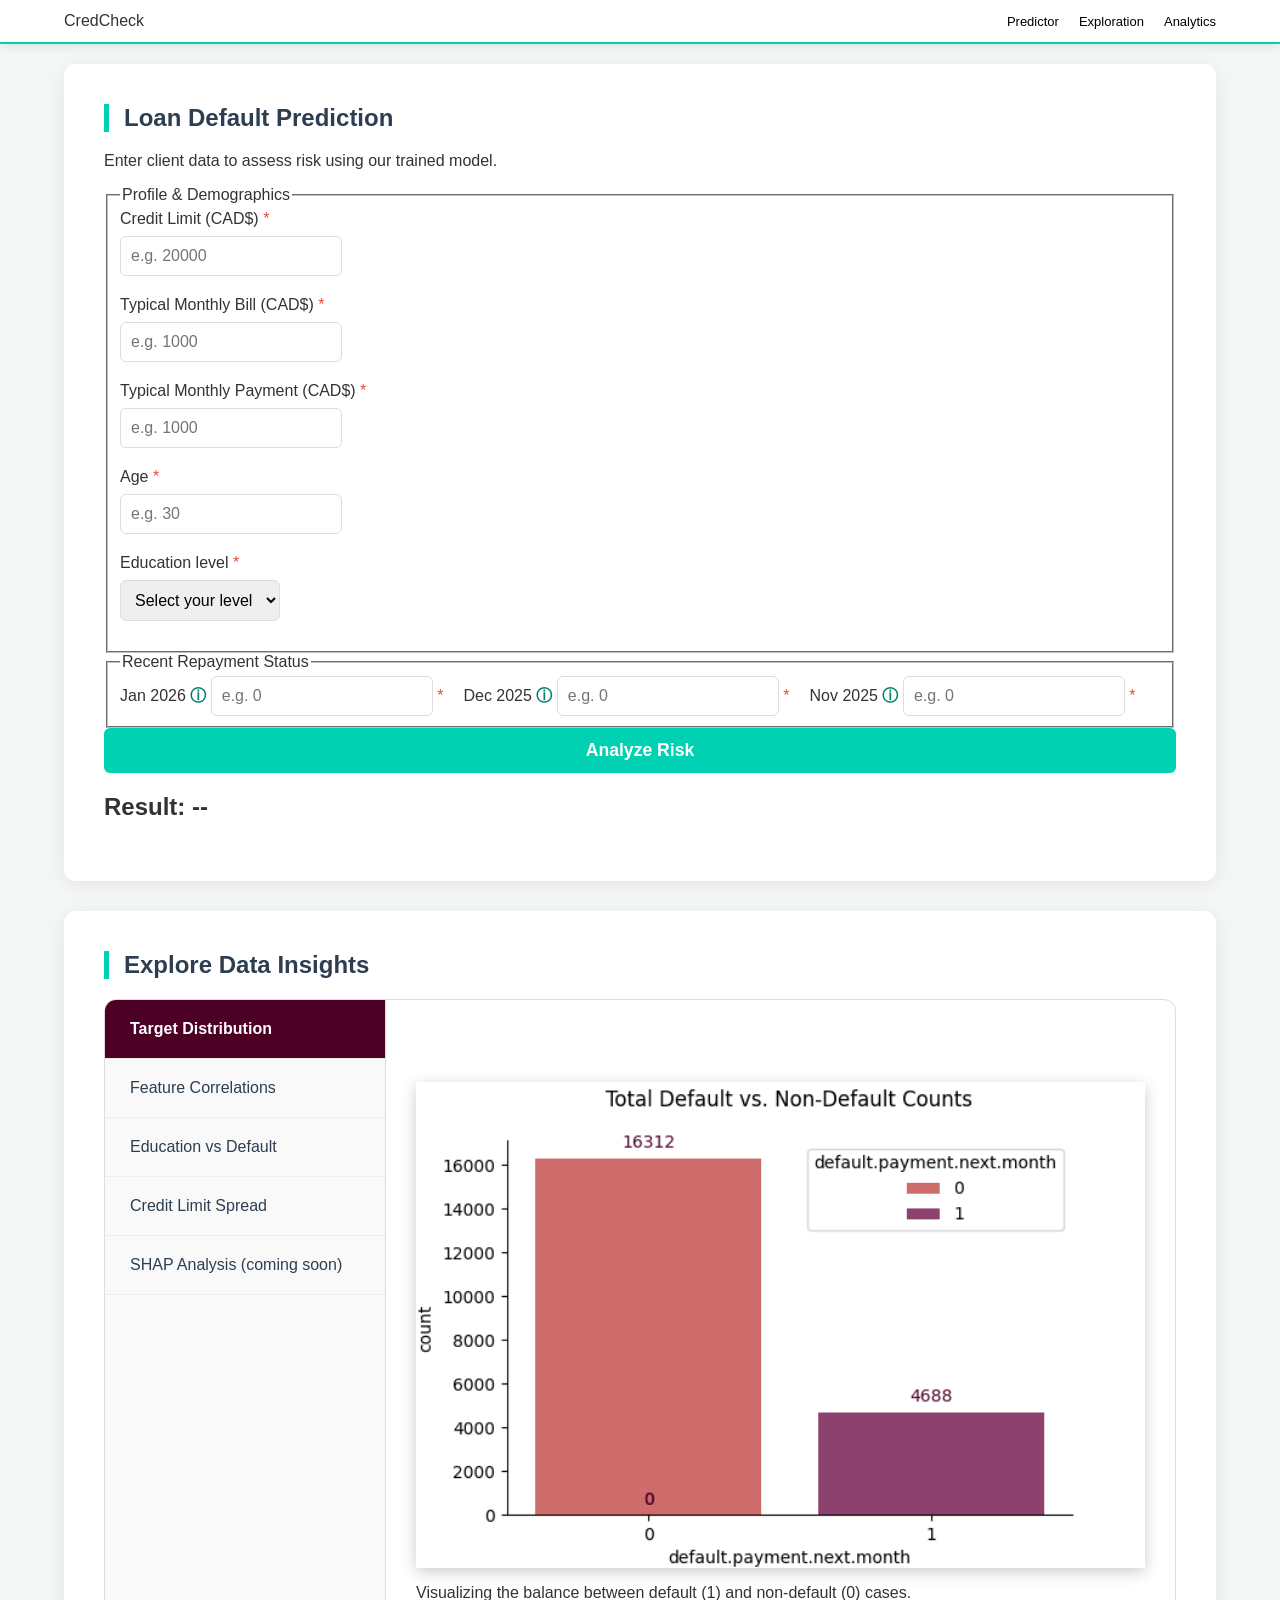
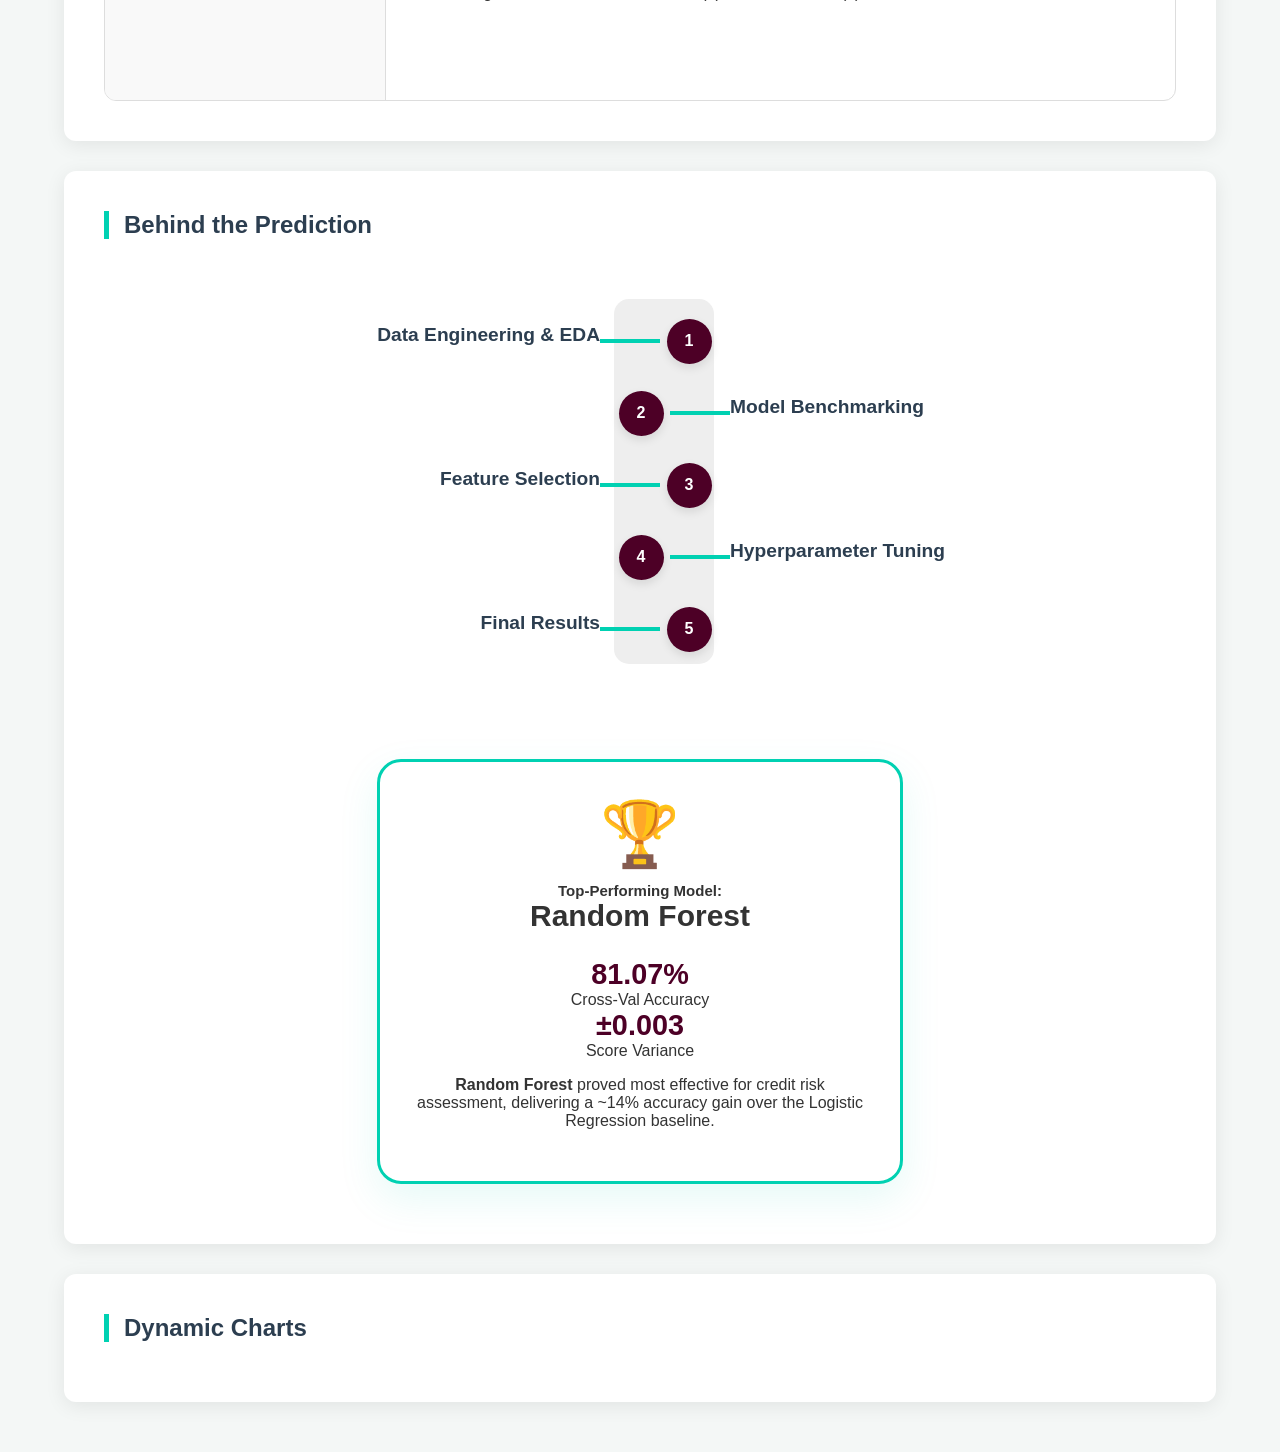
==== public/index.html @ e3436c2e "Update for  deployment testing" ====
<!DOCTYPE html>
<html lang="en">

<head>
  <meta charset="UTF-8">
  <meta name="viewport" content="width=device-width, initial-scale=1.0">
  <title>CredCheck</title>
  <link rel="stylesheet" href="style.css">
  <script src="https://d3js.org/d3.v7.min.js"></script>
</head>

<body>

  <nav class="navbar">
    <div class="logo">CredCheck</div>
    <ul class="nav-links">
      <li><a href="#" onclick="showPage('predictor')">Predictor</a></li>
      <li><a href="#" onclick="showPage('eda')">Exploration</a></li>
      <li><a href="#" onclick="showPage('visualizer')">Analytics</a></li>
    </ul>
  </nav>

  <main class="container">
    <section id="predictor" class="page active">
      <h1>Loan Default Prediction</h1>
      <p>Enter client data to assess risk using our trained model.</p>

      <form id="prediction-form">
        <div class="form-grid">
          <fieldset>
            <legend>Profile & Demographics</legend>
            <div class="input-group">
              <label>Credit Limit (CAD$)</label>
              <input name="LIMIT_BAL" type="number" placeholder="e.g. 20000" required>
            </div>

            <div class="input-group">
              <label>Typical Monthly Bill (CAD$)</label>
              <input name="BILL_INPUT" type="number" placeholder="e.g. 1000" required>
            </div>
            <div class="input-group">
              <label>Typical Monthly Payment (CAD$)</label>
              <input name="PAY_INPUT" type="number" placeholder="e.g. 1000" required>
            </div>
            <div class="input-group">
              <label>Age</label>
              <input name="AGE" type="number" placeholder="e.g. 30" required>
            </div>
            <div class="input-group">
              <label>Education level</label>
              <select name="EDUCATION" required>
                <option value="" disabled selected>Select your level</option>
                <option value="1">Grad School</option>
                <option value="2">University</option>
                <option value="3">High School</option>
                <option value="4">Others</option>
              </select>
            </div>
          </fieldset>

          <fieldset>
            <legend>Recent Repayment Status</legend>
            <div class="input-row">
              <label>
                Jan 2026
                <span class="tooltip-container">
                  <span class="info-icon">ⓘ</span>
                  <div class="tooltip-text">
                    <strong>Repayment Codes:</strong><br>
                    -1 = Paid on time<br>
                    0 = Revolving credit<br>
                    1 = 1 month delay<br>
                    2+ = 2 to 8+ months delay
                  </div>
                </span>
                <input name="PAY_0" type="number" placeholder="e.g. 0" required>
              </label>

              <label>
                Dec 2025
                <span class="tooltip-container">
                  <span class="info-icon">ⓘ</span>
                  <div class="tooltip-text">
                    <strong>Repayment Codes:</strong><br>
                    -1 = Paid on time<br>
                    0 = Revolving credit<br>
                    1 = 1 month delay<br>
                    2+ = 2 to 8+ months delay
                  </div>
                </span>
                <input name="PAY_2" type="number" placeholder="e.g. 0" required>
              </label>

              <label>
                Nov 2025
                <span class="tooltip-container">
                  <span class="info-icon">ⓘ</span>
                  <div class="tooltip-text">
                    <strong>Repayment Codes:</strong><br>
                    -1 = Paid on time<br>
                    0 = Revolving credit<br>
                    1 = 1 month delay<br>
                    2+ = 2 to 8+ months delay
                  </div>
                </span>
                <input name="PAY_3" type="number" placeholder="e.g. 0" required>
              </label>
            </div>
          </fieldset>
        </div>

        <button type="submit" class="btn-predict">Analyze Risk</button>
      </form>
      <div id="result-container" class="hidden">
        <h2>Result: <span id="prediction-output">--</span></h2>
      </div>
    </section>

    <section id="eda" class="page eda-section">
      <h1>Explore Data Insights</h1>
      <div class="insight-container">
        <div class="insight-menu">
          <button class="menu-btn active" onclick="showChart('target')">Target Distribution</button>
          <button class="menu-btn" onclick="showChart('correlation')">Feature Correlations</button>
          <button class="menu-btn" onclick="showChart('education')">Education vs Default</button>
          <button class="menu-btn" onclick="showChart('limit')">Credit Limit Spread</button>
          <button class="menu-btn" onclick="showChart('')">SHAP Analysis (coming soon)</button>

        </div>

        <div class="insight-display">
          <div id="target" class="charts active" style="display: block; opacity: 1;">
            <img src="plots/target_distribution.png" alt="Target Distribution">
            <p>Visualizing the balance between default (1) and non-default (0) cases.</p>
          </div>
          <div id="correlation" class="charts">
            <img src="plots/summary_heatmap.png" alt="Correlation Heatmap">
            <p>How do credit limits and average bill amounts interact with default risk?</p>
          </div>
          <div id="education" class="charts">
            <img src="plots/education_vs_target.png" alt="Education Analysis">
            <p>Proportion of defaults across different education levels.</p>
          </div>
          <div id="limit" class="charts">
            <img src="plots/limit_bal_boxplot.png" alt="Limit Balance Boxplot">
            <p>Distribution of credit limits for each target class.</p>
          </div>
          <div id="limit" class="charts">
            <img src="" alt="SHAP">
            <p>SHAP</p>
          </div>
        </div>
      </div>
    </section>
    <section id="process" class="page">
      <h1>Behind the Prediction</h1>
      <div class="pipeline-path">

        <div class="path-node" onclick="toggleStep('step-data')">
          <div class="node-circle">1</div>
          <div class="node-label">Data Engineering & EDA</div>
          <div id="step-data" class="node-content">
            <p>Before modeling, <strong>EDA</strong> and <strong>Feature Engineering</strong> was performed. This also
              transformed raw financial records into features like <em>average utilization</em> and <em>payment
                proportion</em>
              ratios.</p>
            <div class="mini-insight">
              <strong>Transformation:</strong> Used <code>make_column_transformer</code> to scale numeric features and
              encode categories, ensuring the model can generalize beyond the training examples.
            </div>
          </div>
        </div>

        <div class="path-node right" onclick="toggleStep('step-baseline')">
          <div class="node-circle">2</div>
          <div class="node-label">Model Benchmarking</div>
          <div id="step-baseline" class="node-content">
            <p>Established a DummyClassifier baseline to measure our performance. Then,
              conducted a comparative analysis of <strong>Logistic Regression, SVC, Random Forest,</strong> and
              <strong>KNN</strong>.
            </p>
            <div class="mini-insight">
              <strong>Validation Strategy:</strong> Each model underwent <code>cross-validation</code>. Both
              high <code>mean_test_score</code> and a low <code>std_test_score</code> were prioritized to ensure stable
              performance across all folds.
            </div>
          </div>
        </div>

        <div class="path-node" onclick="toggleStep('step-selection')">
          <div class="node-circle">3</div>
          <div class="node-label">Feature Selection</div>
          <div id="step-selection" class="node-content">
            <p>To maximize efficiency, used <strong>Recursive Feature Elimination (RFE)</strong> to reduce noise.
          </div>
        </div>

        <div class="path-node right" onclick="toggleStep('step-tuning')">
          <div class="node-circle">4</div>
          <div class="node-label">Hyperparameter Tuning</div>
          <div id="step-tuning" class="node-content">
            <p> Then
              ran <strong>Hyperparameter Optimization</strong> (Grid and Random Search) to find the ideal settings
              for the top-performing model.</p>
            </p>
          </div>
        </div>

        <div class="path-node" onclick="toggleStep('step-results')">
          <div class="node-circle">5</div>
          <div class="node-label">Final Results</div>
          <div id="step-results" class="node-content">
            <p>Through iterative testing, peak <strong>Random Forest accuracy was 0.8107</strong>.
              By converting <code>LIMIT_BAL</code> to a numeric feature and tuning <code>min_samples_leaf</code>, the
              model's stability across RFE folds improved.</p>

            <blockquote style="font-size: 0.8em; background: #eee; padding: 10px; border-radius: 10px;">
              <strong>Top Model Performance:</strong><br>
              • Random Forest: 0.8107<br>
              • KNN: 0.7888<br>
              • SVM: 0.7719<br>
              • Logistic Regression: 0.7089
            </blockquote>
          </div>
        </div>
      </div>

      </div>
      <div class="model-medal">
        <div class="medal-icon">🏆</div>
        <h3 style="font-size:15px; margin: 0;">Top-Performing Model:</h3>
        <h3 style="font-size:30px; margin: 0 0 25px 0;">Random Forest</h3>

        <div class="metric-grid">
          <div class="metric-item">
            <span class="metric-value">81.07%</span>
            <span class="metric-label">Cross-Val Accuracy</span>
          </div>
          <div class="metric-item">
            <span class="metric-value">±0.003</span>
            <span class="metric-label">Score Variance</span>
          </div>
        </div>
        <p>
          <strong>Random Forest</strong> proved most effective for credit risk assessment,
          delivering a ~14% accuracy gain over the Logistic Regression baseline.
        </p>
      </div>
    </section>
    <section id="visualizer" class="page">
      <h1>Dynamic Charts</h1>
    </section>
  </main>

  <script src="app.js"></script>
</body>

</html>
---- public/style.css ----
.navbar {
    display: flex;
    justify-content: space-between;
    align-items: center;
    padding: 0.75rem 5%;
    background-color: #ffffff;
    position: sticky;
    top: 0;
    z-index: 1000;
    border-bottom: 2px solid #00d1b2;
    box-shadow: 0 2px 10px rgba(0, 0, 0, 0.1);
}

.nav-links {
    display: flex;
    list-style: none;
    margin: 0;
    padding: 0;
}


.nav-links li {
    margin-left: 20px;
}

.nav-links a {
    color: black;
    text-decoration: none;
    font-size: small;
    /* font-weight: bold; */
}

.container {
    padding: 20px 5%;
    max-width: 1200px;
    margin: 0 auto;
}

body {
    margin: 0;
    font-family: 'Segoe UI', Verdana, sans-serif;
    background-color: #f4f7f6;
    color: #333;
}

.page {
    background: white;
    padding: 40px;
    border-radius: 12px;
    box-shadow: 0 4px 20px rgba(0, 0, 0, 0.08);
    margin-bottom: 30px;
}

h1 {
    color: #2c3e50;
    border-left: 5px solid #00d1b2;
    padding-left: 15px;
    margin-top: 0;
}

/*form inputs*/
input,
select {
    border: 1px solid #ddd;
    border-radius: 6px;
    padding: 10px;
    font-size: 1rem;
    transition: border-color 0.3s;
}

input:focus {
    /* text box border will change colour when user is inputting in it */
    outline: none;
    border-color: #00d1b2;
}

.input-group {
    margin-bottom: 20px;
}

.input-group label {
    display: block;
    margin-bottom: 8px;
}

.input-row {
    display: flex;
    gap: 20px
}

.btn-predict {
    background-color: #00d1b2;
    color: white;
    border: none;
    padding: 12px 25px;
    border-radius: 6px;
    font-weight: bold;
    cursor: pointer;
    width: 100%;
    font-size: 1.1rem;
}

.btn-predict:hover {
    background-color: #00b8a0;
}

/* tooltip to help users with repayment codes */
.tooltip-container {
    position: relative;
    cursor: pointer;
}

.info-icon {
    color: #01806c;
    font-weight: bold;
}


.tooltip-text {
    visibility: hidden;
    width: 180px;
    background-color: #333;
    color: #fff;
    text-align: left;
    border-radius: 6px;
    padding: 10px;
    position: absolute;
    z-index: 1;
    bottom: 125%;
    left: 10%;
    opacity: 0;
    transition: opacity 0.3s;
    font-size: 0.8rem;
    line-height: 1.4;
}

.tooltip-container:hover .tooltip-text {
    visibility: visible;
    opacity: 1;
}

/* behaviour for required fields (note: currently they are all required)*/
input:invalid:not(:placeholder-shown) {
    border-color: #e74c3c;
}

label:after {
    content: " *";
    color: #e74c3c;
    /* TODO fix the asterisks that are beside the boxes instead of words*/
}

/* EDA section */
.insight-container {
    display: flex;
    flex-direction: row;
    border: 1px solid #ddd;
    border-radius: 12px;
    overflow: hidden;
    background: #fff;
    height: 700px;
    margin-top: 20px;
}

.insight-menu {
    display: flex;
    flex-direction: column;
    width: 280px;
    background: #f9f9f9;
    border-right: 1px solid #ddd;
}

.menu-btn {
    padding: 20px 25px;
    border: none;
    border-bottom: 1px solid #eee;
    background: none;
    text-align: left;
    cursor: pointer;
    font-size: 1rem;
    color: #2c3e50;
    transition: all 0.3s ease;

}

.menu-btn:hover {
    background: #f0f0f0;
}

.menu-btn.active {
    background: #4d0026 !important;
    color: white !important;
    font-weight: bold;
}

.insight-display {
    flex: 1;
    padding: 30px;
    display: flex;
    flex-direction: column;
    align-items: center;
    justify-content: center;
}

.charts img {
    width: 100%;
    max-width: 800px;
    height: auto;
    box-shadow: 0 4px 15px rgba(0, 0, 0, 0.2);
    display: block;
    margin: 0 auto;
}

.charts {
    display: none;
    opacity: 0;
    transform: translateY(10px);
    transition: opacity 0.4s ease, transform 0.4s ease;
    width: 100%;
}

.charts.active {
    display: block;
    opacity: 1;
    transform: translateY(0);
}


/* behind the scenes stuff*/
.pipeline-path {
    position: relative;
    max-width: 800px;
    margin: 60px auto;
    padding: 20px 0;
}

.pipeline-path::before {
    content: '';
    position: absolute;
    left: 53%;
    top: 0;
    bottom: 35px;
    width: 100px;
    background: #eee;
    transform: translateX(-50%);
    border-radius: 15px;
}

.path-node {
    position: relative;
    width: 45%;
    margin-bottom: 40px;
    cursor: pointer;
    z-index: 2;
}

.path-node:not(.right) {
    text-align: right;
    left: 0;
    padding-right: 50px;
}

.path-node.right {
    text-align: left;
    left: 55%;
    padding-left: 50px;
}

.path-node::after {
    content: '';
    position: absolute;
    top: 20px;
    width: 60px;
    height: 4px;
    background: #00d1b2;
    z-index: 1;
}

.path-node:not(.right)::after {
    right: -10px;
}

.path-node.right::after {
    left: -10px;
}

.node-circle {
    width: 45px;
    height: 45px;
    background: #4d0026;
    color: white;
    border-radius: 50%;
    display: flex;
    align-items: center;
    justify-content: center;
    font-weight: bold;
    position: absolute;
    top: 0;
    transition: all 0.3s ease;
    box-shadow: 0 4px 10px rgba(0, 0, 0, 0.1);
}

.path-node:not(.right) .node-circle {
    /* left side nodes */
    right: -15%;
}

.path-node.right .node-circle {
    /* right side nodes */
    left: -15%;
}

.path-node:hover .node-circle {
    background: #00d1b2;
    transform: scale(1.2);
}

.node-label {
    font-weight: bold;
    color: #2c3e50;
    font-size: 1.2rem;
    margin-bottom: 5px;
    padding-top: 5px;
    /* was originally too high up*/
}

.node-content {
    max-height: 0;
    overflow: hidden;
    opacity: 0;
    background: #ffffff;
    border-radius: 12px;
    transition: all 0.5s;
    box-shadow: 0 4px 15px rgba(0, 0, 0, 0.05);
    text-align: left;
}

.node-content.active {
    max-height: 400px;
    opacity: 1;
    padding: 20px;
    margin-top: 15px;
    border: 1px solid #00d1b2;
}

.node-content p {
    margin: 0;
    font-size: 0.95rem;
    line-height: 1.5;
    color: #555;
}

/* Final model medal section */
.model-medal {
    max-width: 450px;
    margin: 60px auto 20px;
    padding: 35px;
    text-align: center;
    border: 3px solid #00d1b2;
    border-radius: 24px;
    background: #fff;
    box-shadow: 0 15px 40px rgba(0, 209, 178, 0.1);
}

.metric-value {
    display: block;
    font-size: 1.8rem;
    font-weight: bold;
    color: #4d0026;
}

.medal-icon {
    font-size: 4rem;
    margin-bottom: 10px;
    display: block;
    animation: celebrate 2s ease-in-out infinite;
}

@keyframes celebrate {

    0%,
    100% {
        transform: translateY(0);
    }

    50% {
        transform: translateY(-10px);
    }
}

.mini-insight {
    background: #e6fffa;
    border-left: 3px solid #00d1b2;
    padding: 10px;
    margin-top: 10px;
    font-size: 0.85rem;
    color: #006b5d;
}
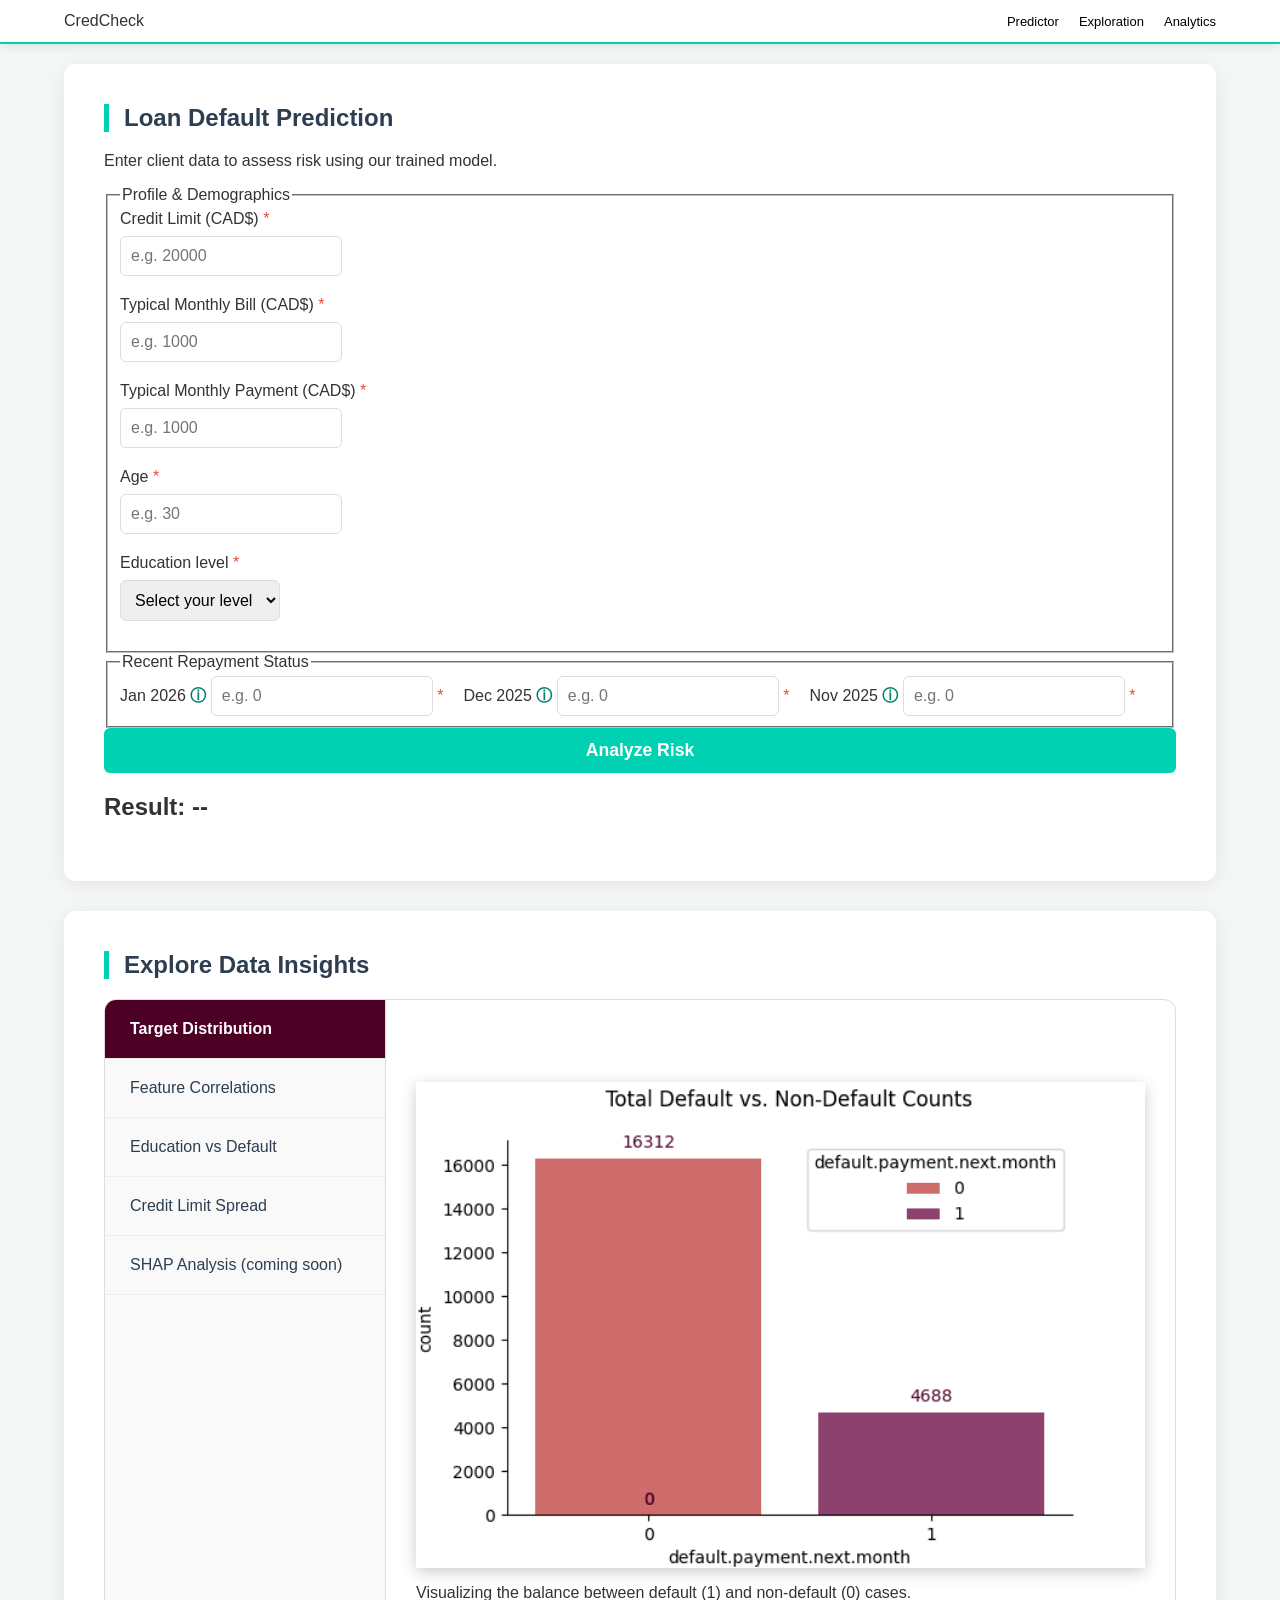
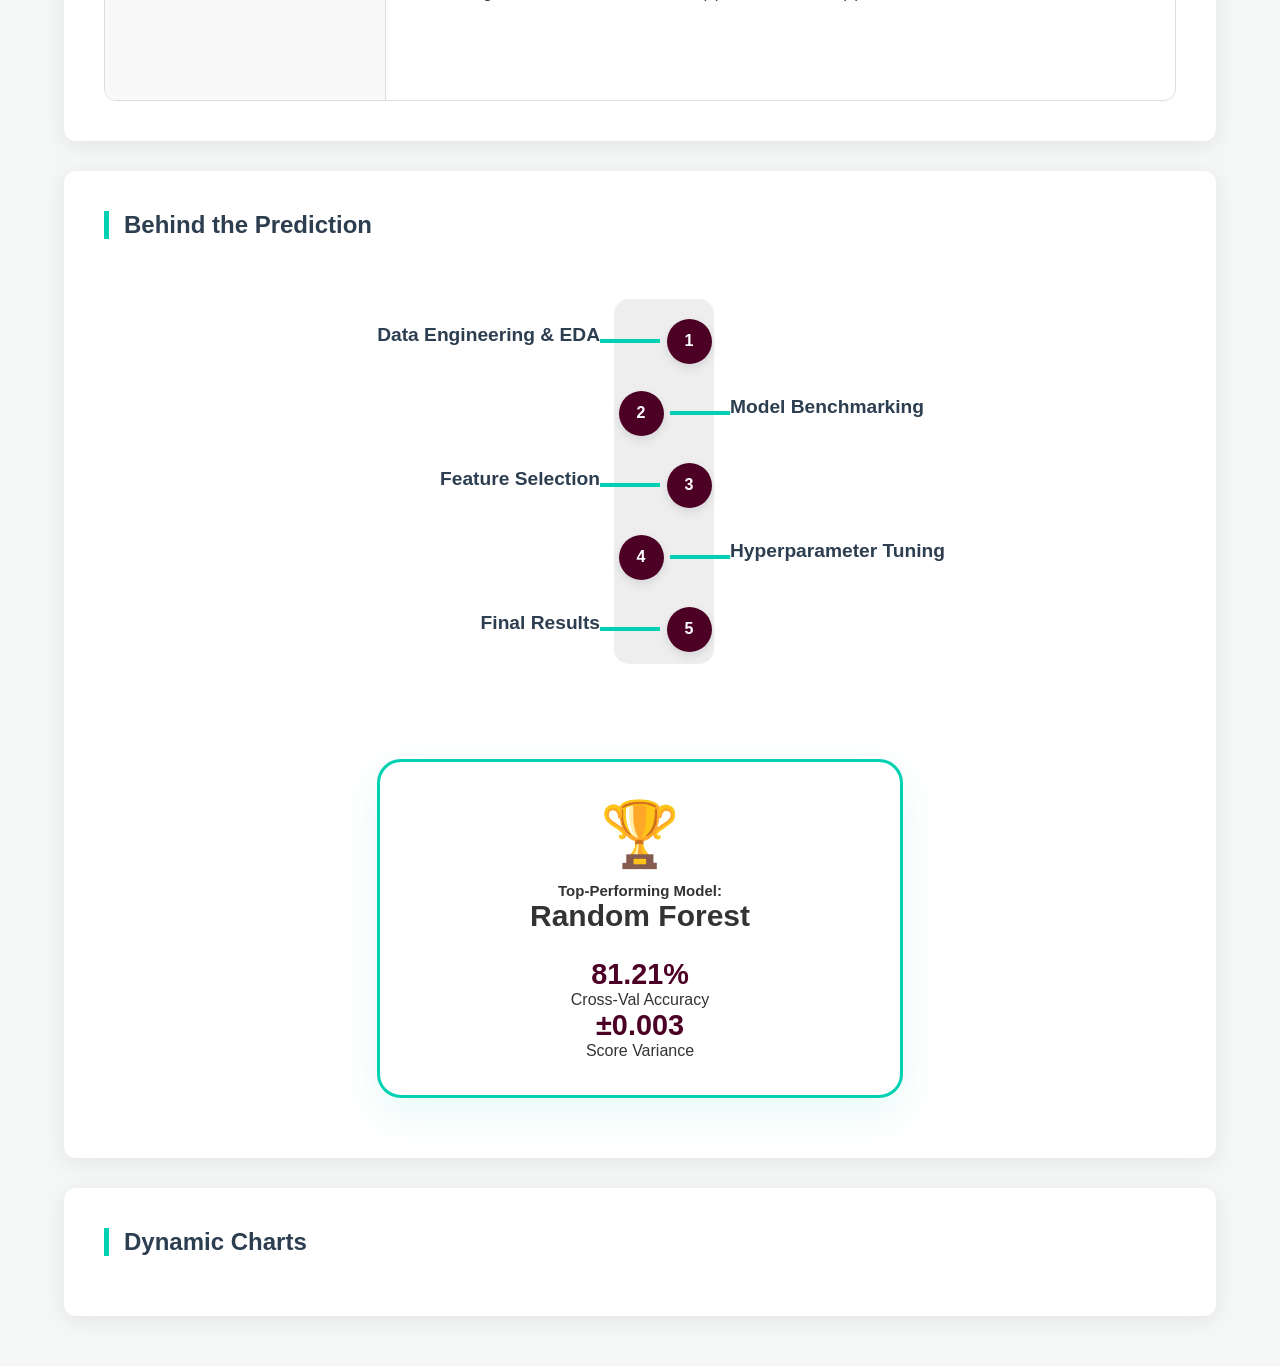
==== commit a40f9946: "Update UI with latest model training run" ====
--- a/public/index.html
+++ b/public/index.html
@@ -192,15 +192,21 @@
           <div class="node-label">Feature Selection</div>
           <div id="step-selection" class="node-content">
             <p>To maximize efficiency, used <strong>Recursive Feature Elimination (RFE)</strong> to reduce noise.
-          </div>
+            <div class="mini-insight">
+              <strong>Note:</strong> The Logistic Regression model 70.89%
+              fell behind our 77.88% "best guess" baseline, suggesting
+              credit risk patterns here are too complex for a linear approach.
+            </div>
+          </div>
+
         </div>
 
         <div class="path-node right" onclick="toggleStep('step-tuning')">
           <div class="node-circle">4</div>
           <div class="node-label">Hyperparameter Tuning</div>
           <div id="step-tuning" class="node-content">
-            <p> Then
-              ran <strong>Hyperparameter Optimization</strong> (Grid and Random Search) to find the ideal settings
+            <p>
+              Ran <strong>Hyperparameter Optimization</strong> (Grid and Random Search) to find the ideal settings
               for the top-performing model.</p>
             </p>
           </div>
@@ -210,15 +216,16 @@
           <div class="node-circle">5</div>
           <div class="node-label">Final Results</div>
           <div id="step-results" class="node-content">
-            <p>Through iterative testing, peak <strong>Random Forest accuracy was 0.8107</strong>.
-              By converting <code>LIMIT_BAL</code> to a numeric feature and tuning <code>min_samples_leaf</code>, the
-              model's stability across RFE folds improved.</p>
-
+            <p>
+              The <strong>Random Forest</strong> proved most effective, reaching
+              <strong>81.21% accuracy</strong>. We used <strong>RFE</strong> to narrow
+              it down to the 23 most stable features.
+            </p>
             <blockquote style="font-size: 0.8em; background: #eee; padding: 10px; border-radius: 10px;">
-              <strong>Top Model Performance:</strong><br>
-              • Random Forest: 0.8107<br>
+              <strong>Latest Model Benchmarks:</strong><br>
+              • Random Forest: 0.8121<br>
               • KNN: 0.7888<br>
-              • SVM: 0.7719<br>
+              • Dummy (Baseline): 0.7788<br>
               • Logistic Regression: 0.7089
             </blockquote>
           </div>
@@ -233,7 +240,7 @@
 
         <div class="metric-grid">
           <div class="metric-item">
-            <span class="metric-value">81.07%</span>
+            <span class="metric-value">81.21%</span>
             <span class="metric-label">Cross-Val Accuracy</span>
           </div>
           <div class="metric-item">
@@ -241,10 +248,6 @@
             <span class="metric-label">Score Variance</span>
           </div>
         </div>
-        <p>
-          <strong>Random Forest</strong> proved most effective for credit risk assessment,
-          delivering a ~14% accuracy gain over the Logistic Regression baseline.
-        </p>
       </div>
     </section>
     <section id="visualizer" class="page">
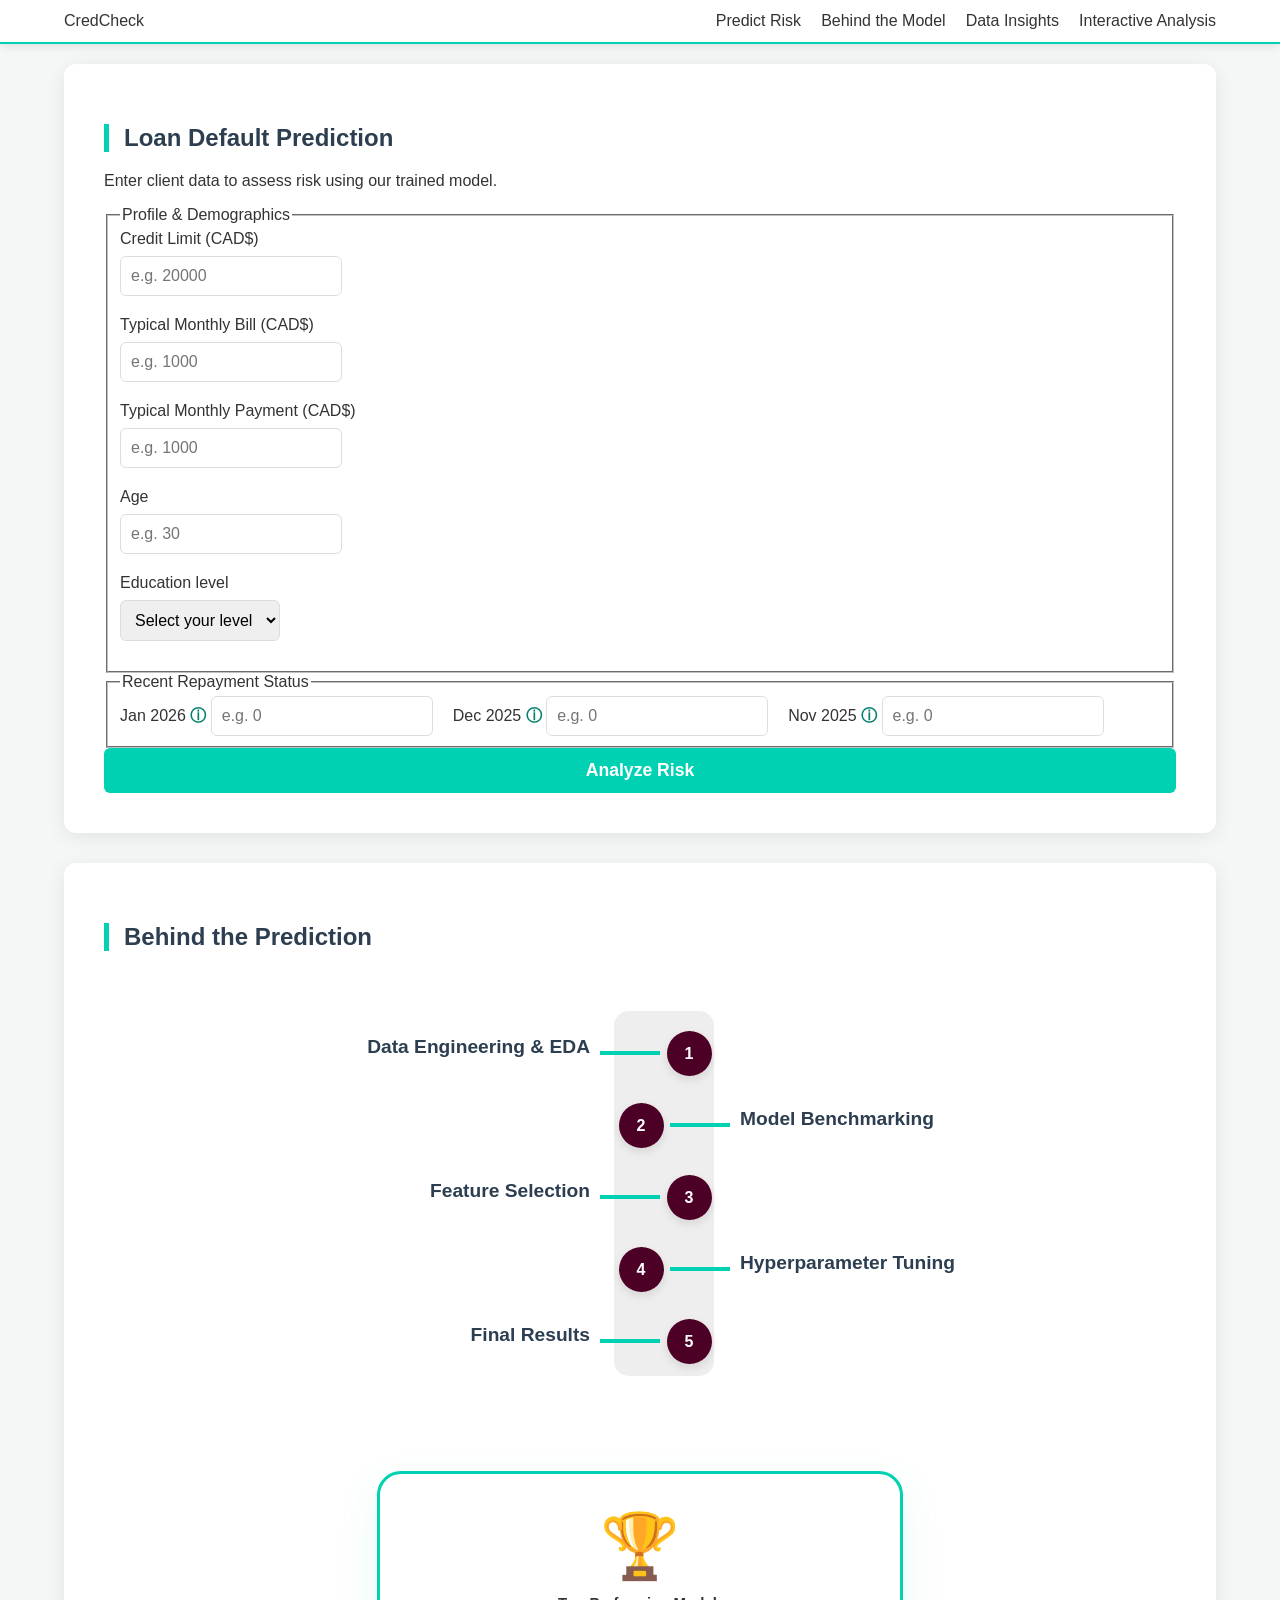
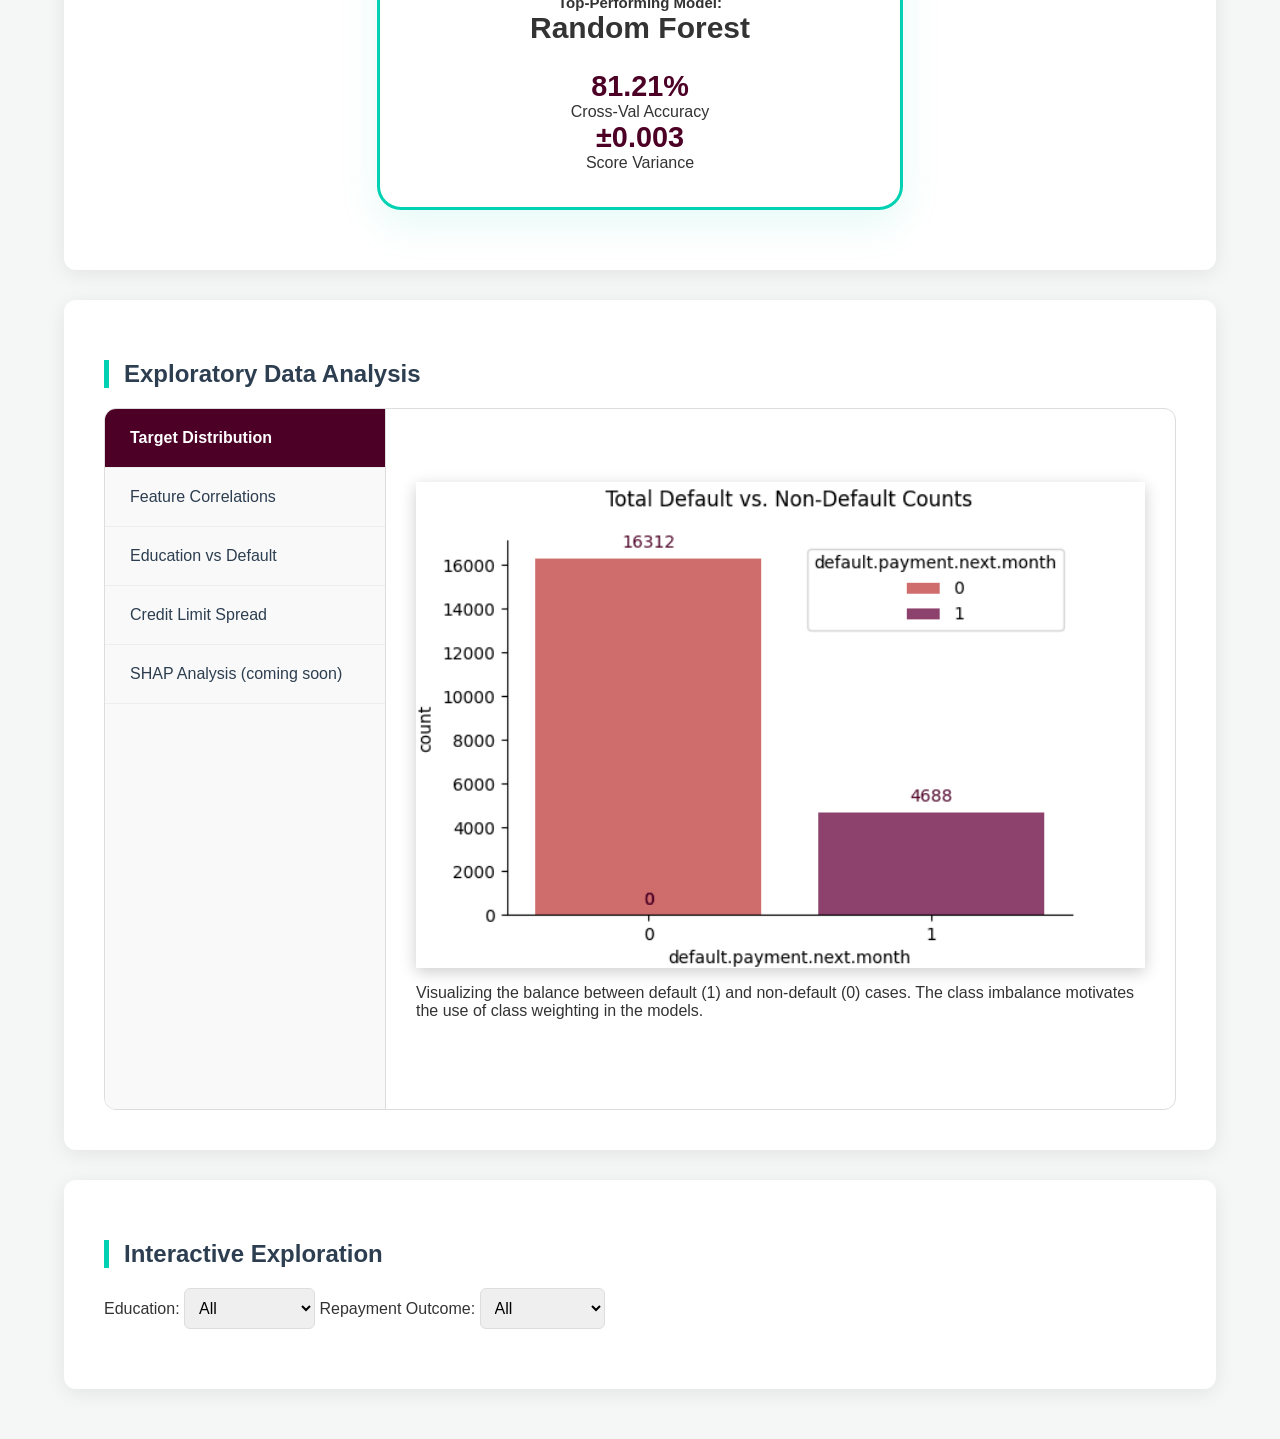
==== commit 11e2f9fa: "Update pages for visualizations and navbar" ====
--- a/public/index.html
+++ b/public/index.html
@@ -14,9 +14,10 @@
   <nav class="navbar">
     <div class="logo">CredCheck</div>
     <ul class="nav-links">
-      <li><a href="#" onclick="showPage('predictor')">Predictor</a></li>
-      <li><a href="#" onclick="showPage('eda')">Exploration</a></li>
-      <li><a href="#" onclick="showPage('visualizer')">Analytics</a></li>
+      <li><button onclick="showPage('predictor')">Predict Risk</button></li>
+      <li><button onclick="showPage('process')">Behind the Model</button></li>
+      <li><button onclick="showPage('eda')">Data Insights</button></li>
+      <li><button onclick="showPage('visualizer')">Interactive Analysis</button></li>
     </ul>
   </nav>
 
@@ -109,49 +110,16 @@
           </fieldset>
         </div>
 
-        <button type="submit" class="btn-predict">Analyze Risk</button>
+        <button type="submit" class="btn-predict" id="btn-predict">Analyze Risk</button>
+        <div id="loading-indicator" class="hidden">
+          Analyzing...
+        </div>
       </form>
       <div id="result-container" class="hidden">
         <h2>Result: <span id="prediction-output">--</span></h2>
       </div>
     </section>
 
-    <section id="eda" class="page eda-section">
-      <h1>Explore Data Insights</h1>
-      <div class="insight-container">
-        <div class="insight-menu">
-          <button class="menu-btn active" onclick="showChart('target')">Target Distribution</button>
-          <button class="menu-btn" onclick="showChart('correlation')">Feature Correlations</button>
-          <button class="menu-btn" onclick="showChart('education')">Education vs Default</button>
-          <button class="menu-btn" onclick="showChart('limit')">Credit Limit Spread</button>
-          <button class="menu-btn" onclick="showChart('')">SHAP Analysis (coming soon)</button>
-
-        </div>
-
-        <div class="insight-display">
-          <div id="target" class="charts active" style="display: block; opacity: 1;">
-            <img src="plots/target_distribution.png" alt="Target Distribution">
-            <p>Visualizing the balance between default (1) and non-default (0) cases.</p>
-          </div>
-          <div id="correlation" class="charts">
-            <img src="plots/summary_heatmap.png" alt="Correlation Heatmap">
-            <p>How do credit limits and average bill amounts interact with default risk?</p>
-          </div>
-          <div id="education" class="charts">
-            <img src="plots/education_vs_target.png" alt="Education Analysis">
-            <p>Proportion of defaults across different education levels.</p>
-          </div>
-          <div id="limit" class="charts">
-            <img src="plots/limit_bal_boxplot.png" alt="Limit Balance Boxplot">
-            <p>Distribution of credit limits for each target class.</p>
-          </div>
-          <div id="limit" class="charts">
-            <img src="" alt="SHAP">
-            <p>SHAP</p>
-          </div>
-        </div>
-      </div>
-    </section>
     <section id="process" class="page">
       <h1>Behind the Prediction</h1>
       <div class="pipeline-path">
@@ -250,11 +218,69 @@
         </div>
       </div>
     </section>
+
+    <section id="eda" class="page eda-section">
+      <h1>Exploratory Data Analysis</h1>
+      <div class="insight-container">
+        <div class="insight-menu">
+          <button class="menu-btn active" onclick="showChart('target')">Target Distribution</button>
+          <button class="menu-btn" onclick="showChart('correlation')">Feature Correlations</button>
+          <button class="menu-btn" onclick="showChart('education')">Education vs Default</button>
+          <button class="menu-btn" onclick="showChart('limit')">Credit Limit Spread</button>
+          <button class="menu-btn" onclick="showChart('')">SHAP Analysis (coming soon)</button>
+
+        </div>
+
+        <div class="insight-display">
+          <div id="target" class="charts active" style="display: block; opacity: 1;">
+            <img src="plots/target_distribution.png" alt="Target Distribution">
+            <p>Visualizing the balance between default (1) and non-default (0) cases. The class imbalance motivates the
+              use of class weighting in the models.</p>
+          </div>
+          <div id="correlation" class="charts">
+            <img src="plots/summary_heatmap.png" alt="Correlation Heatmap">
+            <p>How do credit limits and average bill amounts interact with default risk?</p>
+          </div>
+          <div id="education" class="charts">
+            <img src="plots/education_vs_target.png" alt="Education Analysis">
+            <p>Proportion of defaults across different education levels.</p>
+          </div>
+          <div id="limit" class="charts">
+            <img src="plots/limit_bal_boxplot.png" alt="Limit Balance Boxplot">
+            <p>Distribution of credit limits for each target class.</p>
+          </div>
+          <div id="limit" class="charts">
+            <img src="" alt="SHAP">
+            <p>SHAP</p>
+          </div>
+        </div>
+      </div>
+    </section>
+
     <section id="visualizer" class="page">
-      <h1>Dynamic Charts</h1>
+      <h1>Interactive Exploration</h1>
+      <div class="chart-controls">
+        <label for="education-filter">Education:</label>
+        <select id="education-filter">
+          <option value="all">All</option>
+          <option value="1">Grad School</option>
+          <option value="2">University</option>
+          <option value="3">High School</option>
+          <option value="4">Others</option>
+        </select>
+
+        <label for="default-filter">Repayment Outcome:</label>
+        <select id="default-filter">
+          <option value="all">All</option>
+          <option value="0">Non-default</option>
+          <option value="1">Default</option>
+        </select>
+      </div>
+
+      <div id="d3-container"></div>
     </section>
   </main>
-
+  <script src="visualizer.js"></script>
   <script src="app.js"></script>
 </body>
 
--- a/public/style.css
+++ b/public/style.css
@@ -18,16 +18,21 @@
     padding: 0;
 }
 
-
 .nav-links li {
     margin-left: 20px;
 }
 
-.nav-links a {
-    color: black;
-    text-decoration: none;
-    font-size: small;
-    /* font-weight: bold; */
+.nav-links button {
+    background: none;
+    border: none;
+    padding: 0;
+    font: inherit;
+    color: inherit;
+    cursor: pointer;
+}
+
+.nav-links button:hover {
+    color: #0ea5a4;
 }
 
 .container {
@@ -46,6 +51,8 @@
 .page {
     background: white;
     padding: 40px;
+    /* so the titles don't get covered!*/
+    padding-top: 60px;
     border-radius: 12px;
     box-shadow: 0 4px 20px rgba(0, 0, 0, 0.08);
     margin-bottom: 30px;
@@ -102,6 +109,38 @@
 
 .btn-predict:hover {
     background-color: #00b8a0;
+}
+
+/* Section for the loading sign while waiting for API*/
+.hidden {
+    display: none;
+}
+
+#loading-indicator {
+    margin-top: 15px;
+    text-align: center;
+    font-weight: bold;
+    color: #4d0026;
+}
+
+.spinner {
+    border: 4px solid #eee;
+    border-top: 4px solid #00d1b2;
+    border-radius: 50%;
+    width: 28px;
+    height: 28px;
+    animation: spin 1s linear infinite;
+    margin: 10px auto;
+}
+
+@keyframes spin {
+    0% {
+        transform: rotate(0deg);
+    }
+
+    100% {
+        transform: rotate(360deg);
+    }
 }
 
 /* tooltip to help users with repayment codes */
@@ -144,11 +183,11 @@
     border-color: #e74c3c;
 }
 
-label:after {
+/* label:after {
     content: " *";
-    color: #e74c3c;
-    /* TODO fix the asterisks that are beside the boxes instead of words*/
-}
+    color: #e74c3c; */
+/* TODO fix the asterisks that are beside the boxes instead of words*/
+/* } */
 
 /* EDA section */
 .insight-container {
@@ -315,11 +354,19 @@
     transform: scale(1.2);
 }
 
+.path-node:hover .node-label {
+    transform: scale(1.05);
+    transition: transform 0.2s ease;
+    color: #00d1b2;
+}
+
 .node-label {
     font-weight: bold;
     color: #2c3e50;
     font-size: 1.2rem;
     margin-bottom: 5px;
+    margin-left: 10px;
+    margin-right: 10px;
     padding-top: 5px;
     /* was originally too high up*/
 }
@@ -395,4 +442,56 @@
     margin-top: 10px;
     font-size: 0.85rem;
     color: #006b5d;
+}
+
+/* kpi cards */
+.viz-cards {
+    display: grid;
+    grid-template-columns: repeat(4, minmax(140px, 1fr));
+    gap: 14px;
+    margin-bottom: 22px;
+}
+
+.viz-card {
+    background: #fff;
+    border: 1px solid #e7ecea;
+    border-radius: 12px;
+    padding: 16px;
+    box-shadow: 0 2px 10px rgba(0, 0, 0, 0.04);
+}
+
+.viz-card-value {
+    font-size: 1.5rem;
+    font-weight: 700;
+    color: #2c3e50;
+}
+
+.viz-card-label {
+    margin-top: 6px;
+    font-size: 0.9rem;
+    color: #666;
+}
+
+.chart-controls {
+    margin-bottom: 20px;
+}
+
+/* viz grid and layout */
+.viz-grid {
+    display: grid;
+    grid-template-columns: 1.5fr 1fr;
+    gap: 22px;
+    align-items: start;
+}
+
+.viz-layout {
+    background: #fff;
+    border: 1px solid #e7ecea;
+    border-radius: 12px;
+    padding: 16px;
+}
+
+.viz-title {
+    margin: 0 0 10px 0;
+    color: #2c3e50;
 }
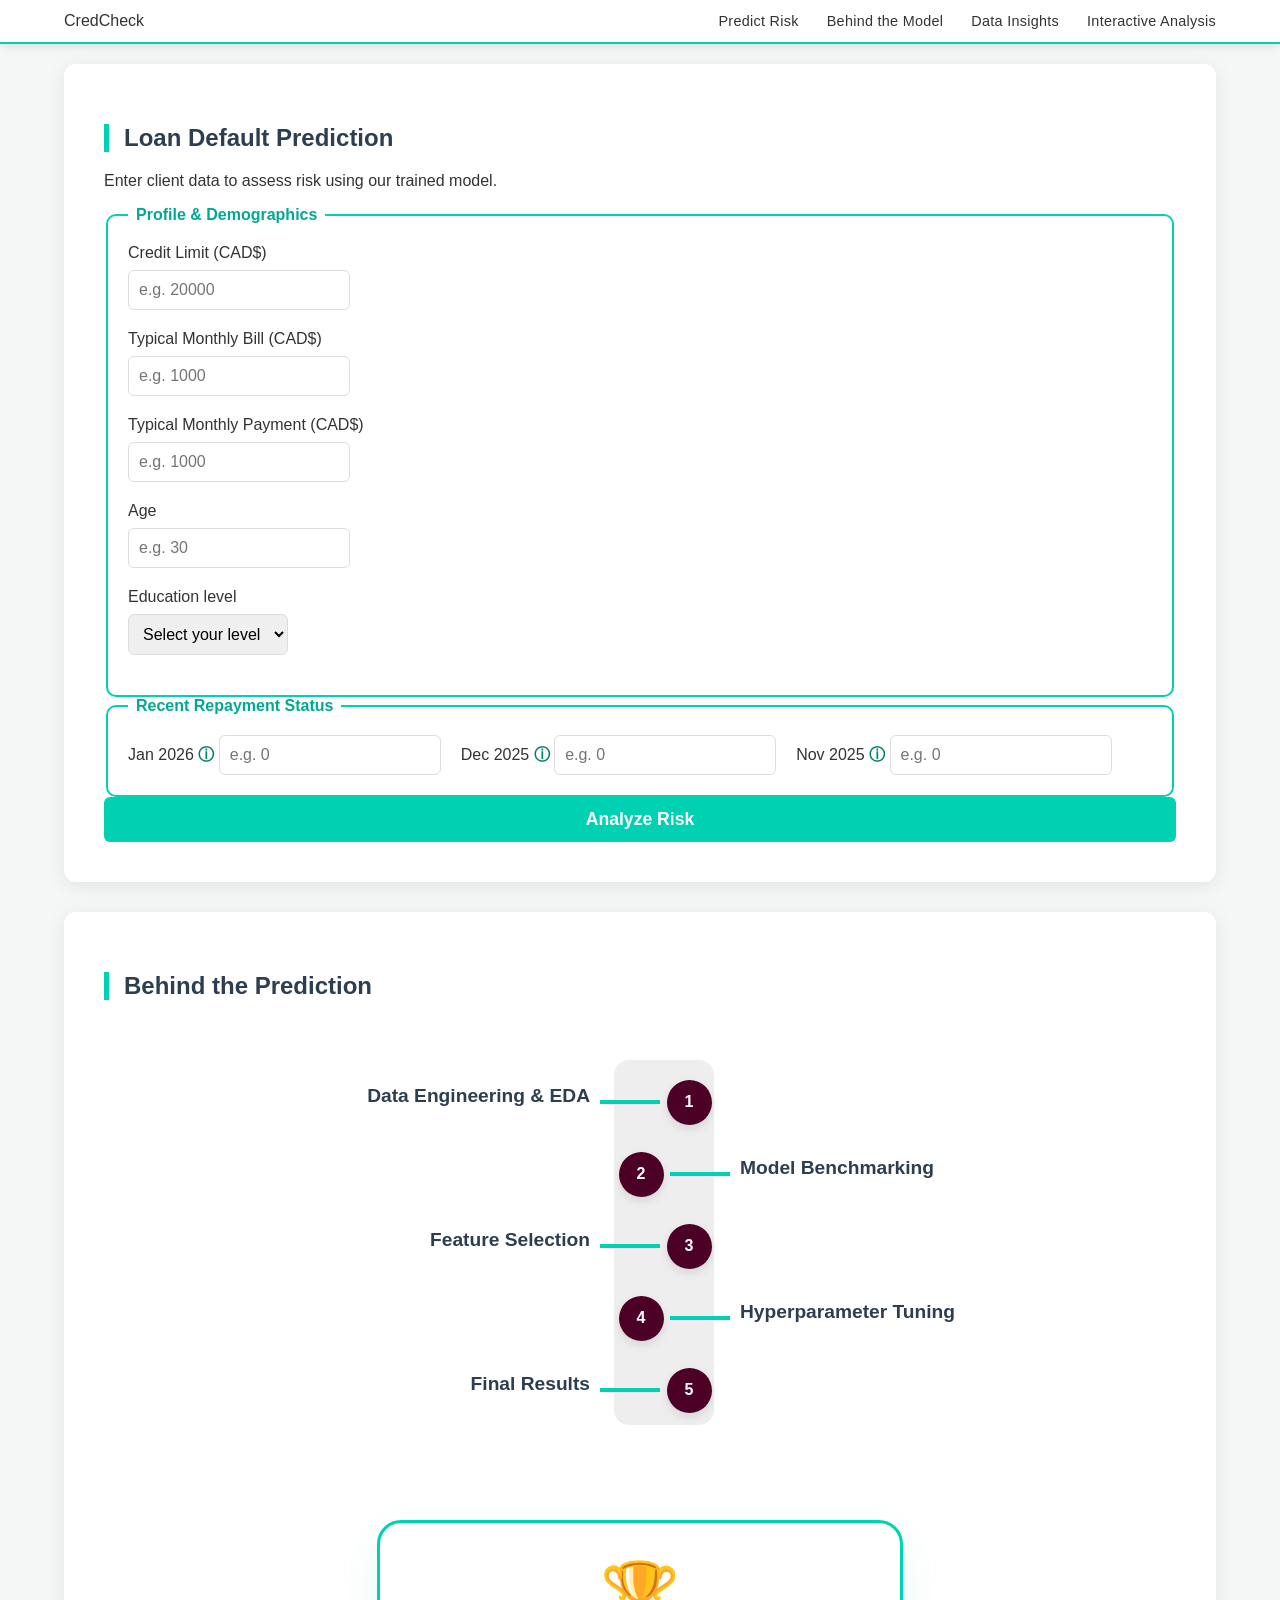
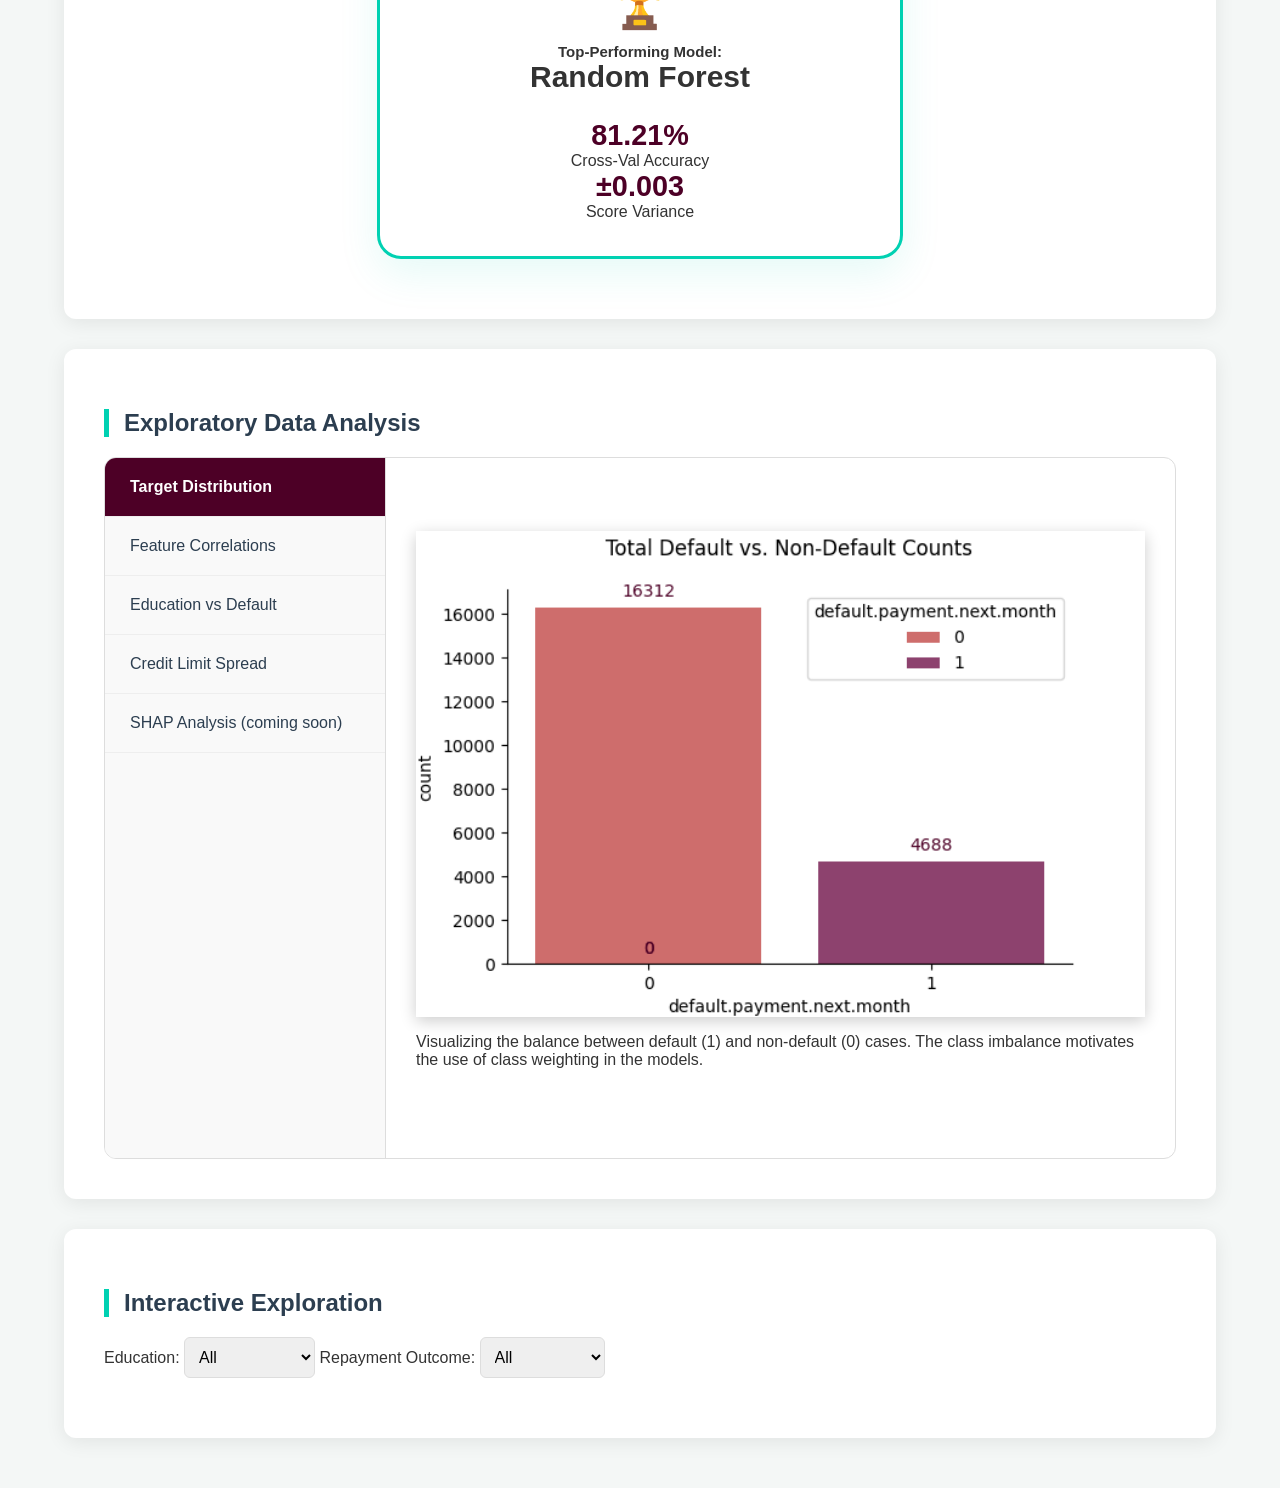
==== commit 6115cbea: "Prediction cards for better visibility" ====
--- a/public/index.html
+++ b/public/index.html
@@ -116,7 +116,11 @@
         </div>
       </form>
       <div id="result-container" class="hidden">
-        <h2>Result: <span id="prediction-output">--</span></h2>
+        <div class="result-card">
+          <p class="result-label">Predicted Default Risk</p>
+          <p class="result-value" id="prediction-output">--</p>
+          <p class="result-subtext" id="prediction-label"></p>
+        </div>
       </div>
     </section>
 
--- a/public/style.css
+++ b/public/style.css
@@ -1,3 +1,17 @@
+/* general styling */
+fieldset {
+    border: 2px solid #00d1b2;
+    border-radius: 10px;
+    padding: 20px;
+}
+
+legend {
+    color: #00a896;
+    font-weight: 600;
+    padding: 0 8px;
+}
+
+/* navbar section */
 .navbar {
     display: flex;
     justify-content: space-between;
@@ -19,16 +33,18 @@
 }
 
 .nav-links li {
-    margin-left: 20px;
+    margin-left: 28px;
 }
 
 .nav-links button {
     background: none;
     border: none;
     padding: 0;
-    font: inherit;
+    font-size: 0.9rem;
+    font-weight: 500;
     color: inherit;
     cursor: pointer;
+    letter-spacing: 0.02em;
 }
 
 .nav-links button:hover {
@@ -109,6 +125,36 @@
 
 .btn-predict:hover {
     background-color: #00b8a0;
+}
+
+/* Prediction output card */
+.result-card {
+    margin-top: 24px;
+    padding: 20px 24px;
+    background: #f6fffd;
+    border-left: 6px solid #00d1b2;
+    border-radius: 10px;
+}
+
+.result-label {
+    margin: 0 0 8px 0;
+    font-size: 1rem;
+    font-weight: 600;
+    color: #475569;
+}
+
+.result-value {
+    margin: 0;
+    font-size: 2.5rem;
+    font-weight: 700;
+    color: #1e293b;
+}
+
+.result-subtext {
+    margin: 8px 0 0 0;
+    font-size: 1rem;
+    color: #64748b;
+    font-weight: 500;
 }
 
 /* Section for the loading sign while waiting for API*/
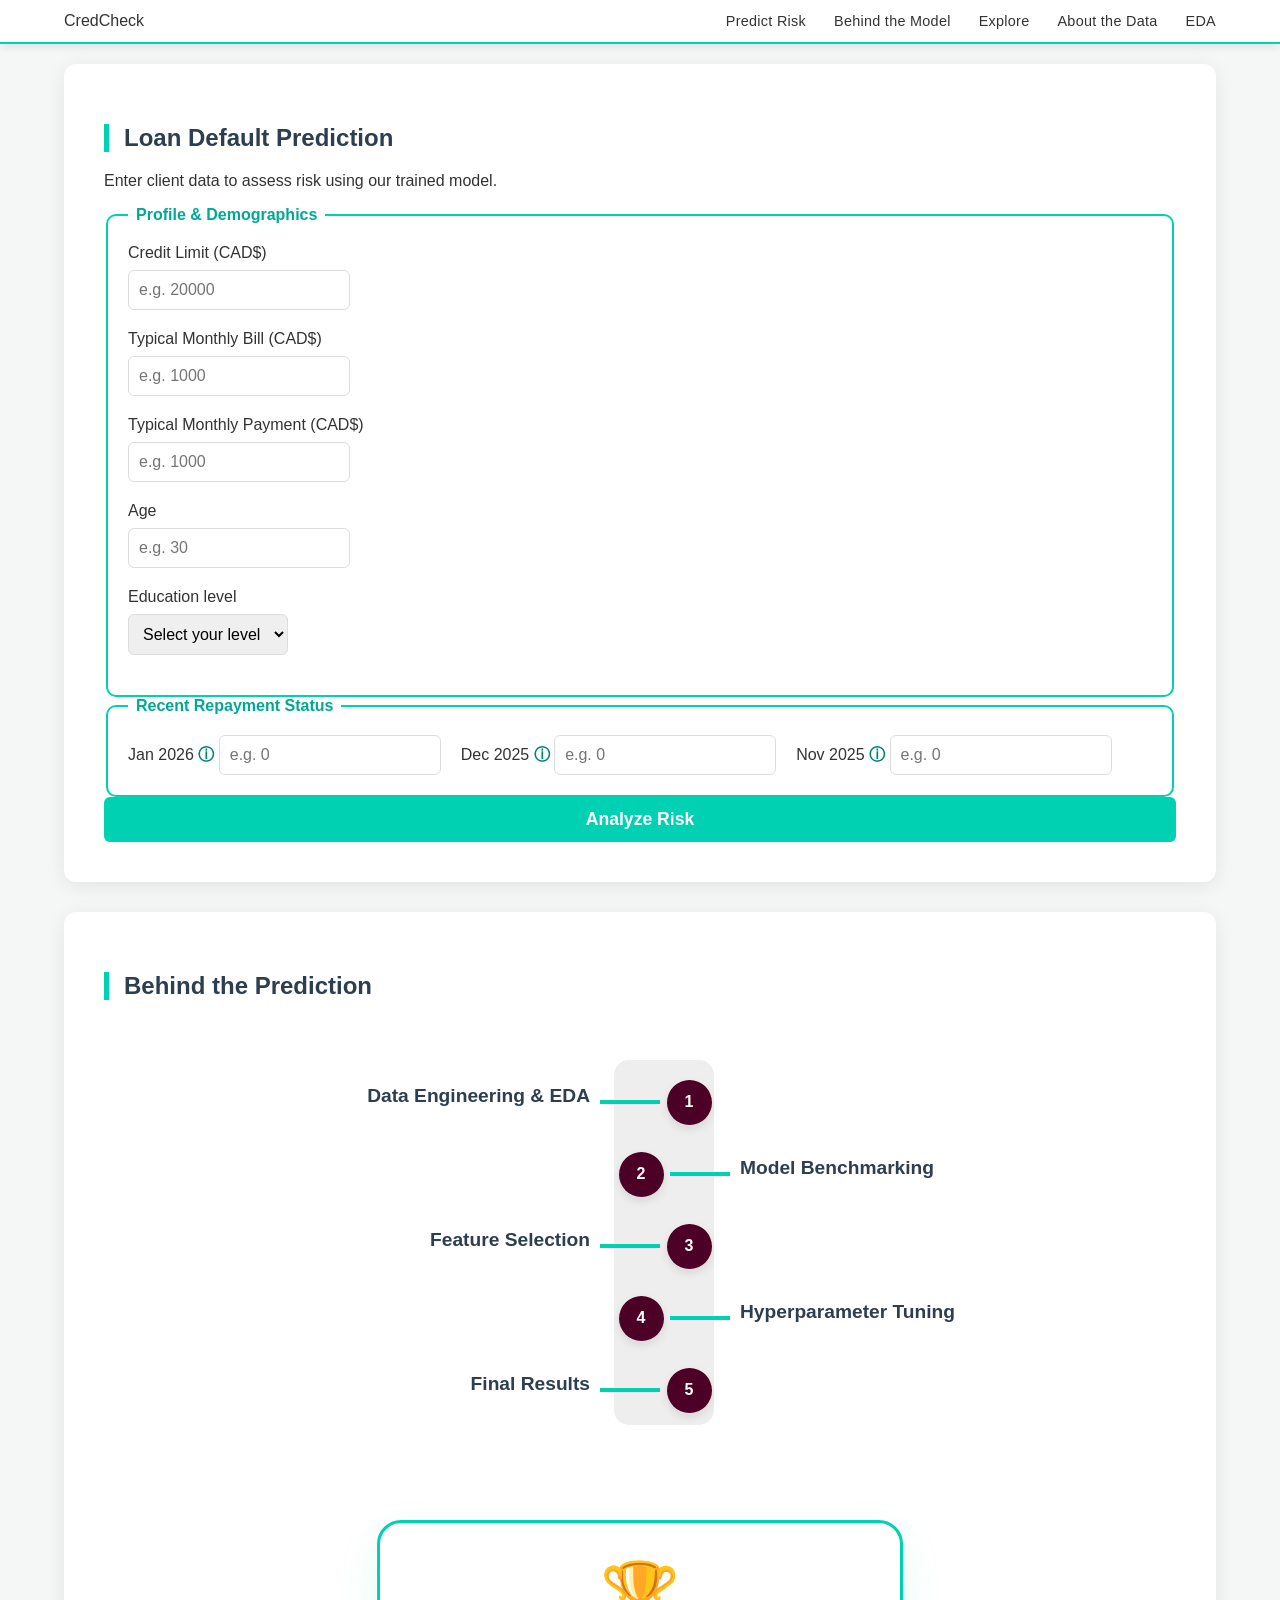
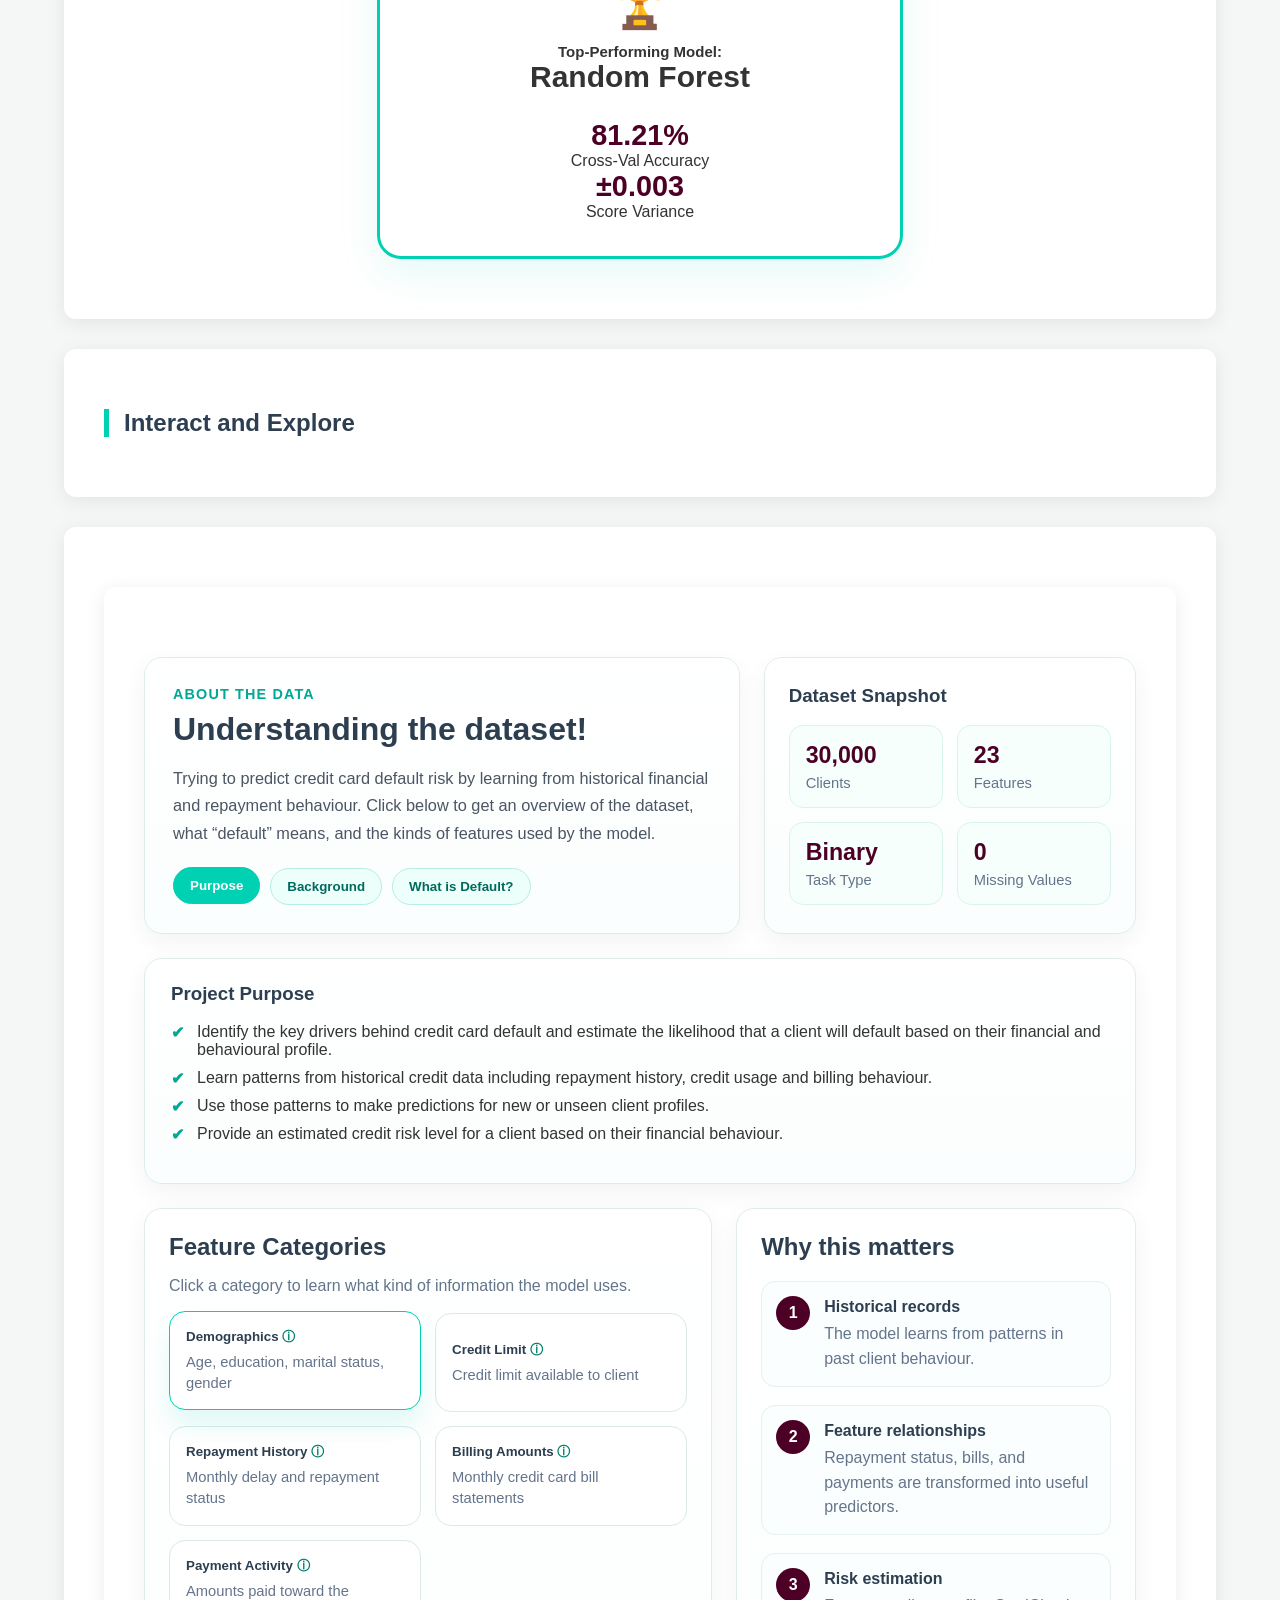
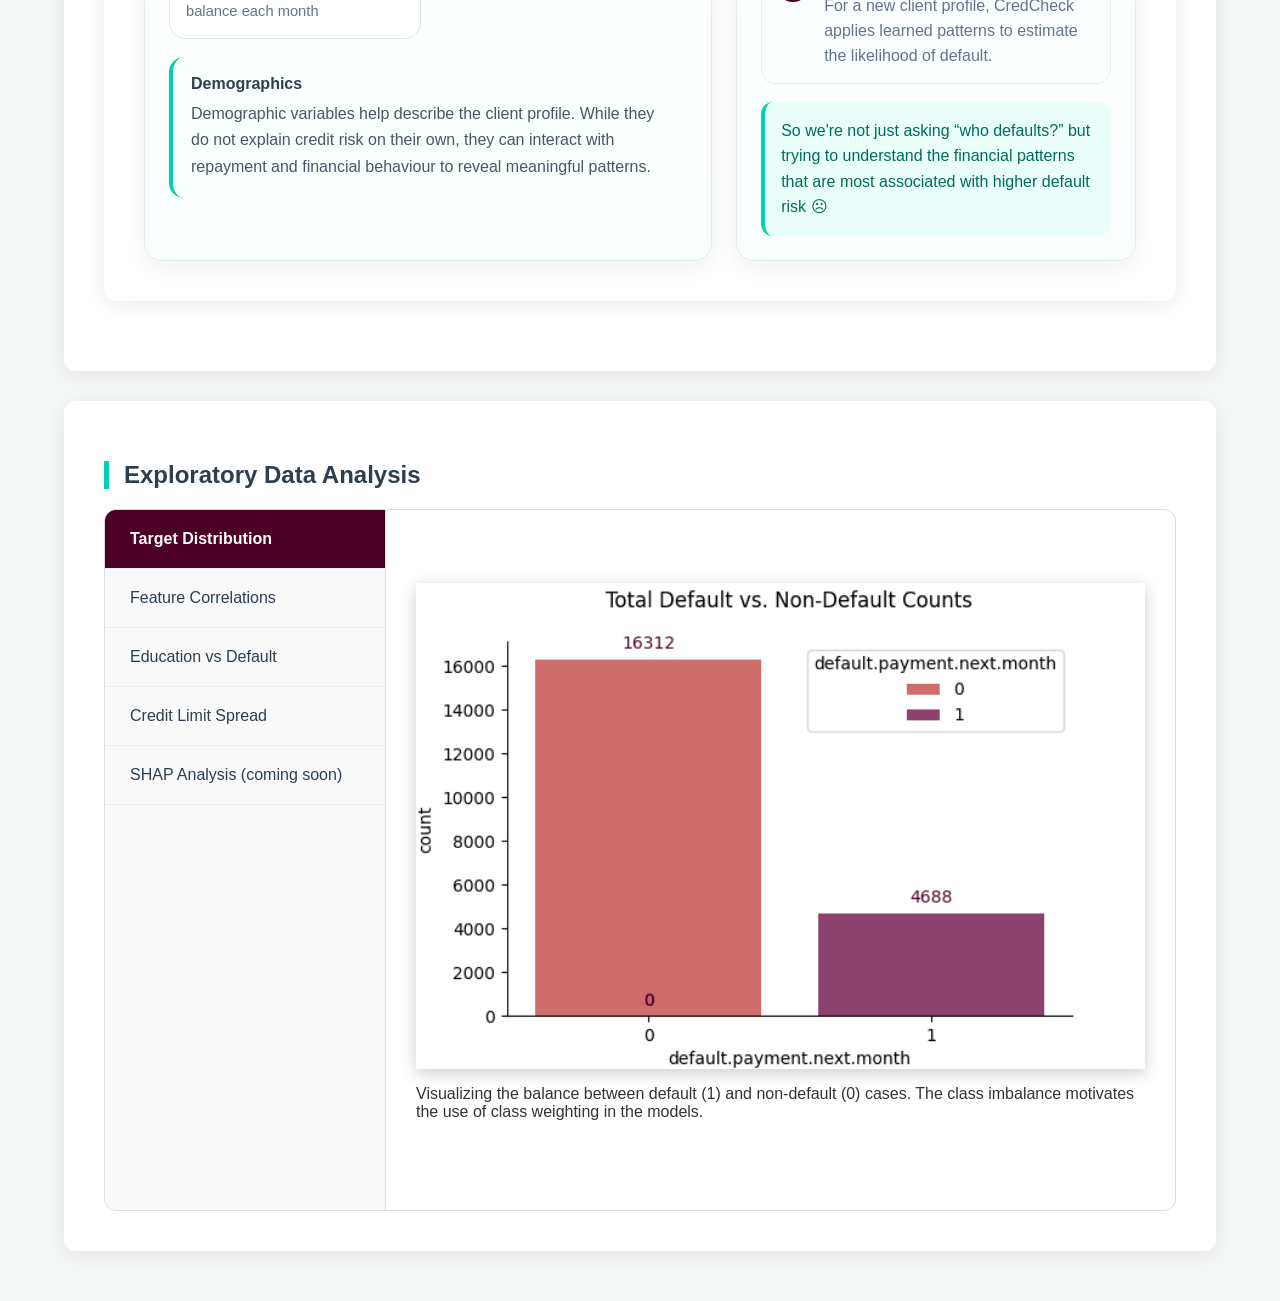
==== commit 2dd28f70: "Finished initial visualizations, evaluated on test data, added a page for learning more about the da" ====
--- a/public/index.html
+++ b/public/index.html
@@ -6,6 +6,7 @@
   <meta name="viewport" content="width=device-width, initial-scale=1.0">
   <title>CredCheck</title>
   <link rel="stylesheet" href="style.css">
+  <link rel="stylesheet" href="data-explorer.css">
   <script src="https://d3js.org/d3.v7.min.js"></script>
 </head>
 
@@ -16,8 +17,9 @@
     <ul class="nav-links">
       <li><button onclick="showPage('predictor')">Predict Risk</button></li>
       <li><button onclick="showPage('process')">Behind the Model</button></li>
-      <li><button onclick="showPage('eda')">Data Insights</button></li>
-      <li><button onclick="showPage('visualizer')">Interactive Analysis</button></li>
+      <li><button onclick="showPage('visualizer')">Explore</button></li>
+      <li><button onclick="showPage('dataset')">About the Data</button></li>
+      <li><button onclick="showPage('eda')">EDA</button></li>
     </ul>
   </nav>
 
@@ -190,7 +192,7 @@
           <div id="step-results" class="node-content">
             <p>
               The <strong>Random Forest</strong> proved most effective, reaching
-              <strong>81.21% accuracy</strong>. We used <strong>RFE</strong> to narrow
+              <strong>81.21% accuracy</strong>. Used <strong>RFE</strong> to narrow
               it down to the 23 most stable features.
             </p>
             <blockquote style="font-size: 0.8em; background: #eee; padding: 10px; border-radius: 10px;">
@@ -223,6 +225,16 @@
       </div>
     </section>
 
+
+    <section id="visualizer" class="page">
+      <h1>Interact and Explore</h1>
+      <div id="d3-container"></div>
+    </section>
+
+    <section id="dataset" class="page">
+      <div id="dataset-content"></div>
+    </section>
+
     <section id="eda" class="page eda-section">
       <h1>Exploratory Data Analysis</h1>
       <div class="insight-container">
@@ -261,28 +273,6 @@
       </div>
     </section>
 
-    <section id="visualizer" class="page">
-      <h1>Interactive Exploration</h1>
-      <div class="chart-controls">
-        <label for="education-filter">Education:</label>
-        <select id="education-filter">
-          <option value="all">All</option>
-          <option value="1">Grad School</option>
-          <option value="2">University</option>
-          <option value="3">High School</option>
-          <option value="4">Others</option>
-        </select>
-
-        <label for="default-filter">Repayment Outcome:</label>
-        <select id="default-filter">
-          <option value="all">All</option>
-          <option value="0">Non-default</option>
-          <option value="1">Default</option>
-        </select>
-      </div>
-
-      <div id="d3-container"></div>
-    </section>
   </main>
   <script src="visualizer.js"></script>
   <script src="app.js"></script>
--- a/public/style.css
+++ b/public/style.css
@@ -530,11 +530,32 @@
     align-items: start;
 }
 
+.education-panel {
+    min-height: 610px;
+}
+
+.chart-info {
+    position: absolute;
+    bottom: 10px;
+    right: 12px;
+}
+
+.heatmap-filters {
+    display: flex;
+    align-items: center;
+    /* space between Education and Outcome dropdowns */
+    gap: 16px;
+    /* space above the heatmap */
+    margin-bottom: 18px;
+}
+
 .viz-layout {
     background: #fff;
     border: 1px solid #e7ecea;
     border-radius: 12px;
     padding: 16px;
+    position: relative;
+
 }
 
 .viz-title {
--- a/public/data-explorer.css
+++ b/public/data-explorer.css
@@ -0,0 +1,359 @@
+/* Dataset page */
+
+.dataset-page {
+    overflow: hidden;
+}
+
+.section-tag {
+    margin: 0 0 8px 0;
+    color: #00a896;
+    font-size: 0.9rem;
+    font-weight: 700;
+    letter-spacing: 0.08em;
+    text-transform: uppercase;
+}
+
+/* Top summary section */
+.dataset-summary {
+    display: grid;
+    grid-template-columns: 1.6fr 1fr;
+    gap: 24px;
+    align-items: stretch;
+    margin-top: 10px;
+}
+
+/*  Dataset snapshot card */
+.dataset-summary-text,
+.dataset-summary-card,
+.dataset-block,
+.dataset-panel {
+    background: linear-gradient(180deg, #ffffff 0%, #fbfefe 100%);
+    border: 1px solid #dfeceb;
+    border-radius: 18px;
+    box-shadow: 0 8px 24px rgba(0, 0, 0, 0.05);
+}
+
+.dataset-summary-text {
+    padding: 28px;
+}
+
+.dataset-summary-text h1 {
+    border-left: none;
+    padding-left: 0;
+    margin-bottom: 16px;
+    font-size: 2rem;
+    line-height: 1.2;
+}
+
+.dataset-intro {
+    font-size: 1.02rem;
+    color: #4b5563;
+    line-height: 1.7;
+    max-width: 68ch;
+}
+
+.dataset-tabs {
+    display: flex;
+    flex-wrap: wrap;
+    gap: 10px;
+    margin-top: 20px;
+}
+
+.dataset-btn {
+    border: 1px solid #b7ece4;
+    background: #ecfffb;
+    color: #006b5d;
+    padding: 10px 16px;
+    border-radius: 999px;
+    cursor: pointer;
+    font-weight: 600;
+    transition: 0.25s ease;
+}
+
+.dataset-btn:hover,
+.dataset-btn.active {
+    background: #00d1b2;
+    color: white;
+    border-color: #00d1b2;
+    transform: translateY(-1px);
+}
+
+.dataset-summary-card {
+    padding: 24px;
+    display: flex;
+    flex-direction: column;
+    justify-content: center;
+}
+
+.dataset-summary-card h3 {
+    margin-top: 0;
+    margin-bottom: 18px;
+    color: #2c3e50;
+}
+
+.dataset-stat-grid {
+    display: grid;
+    grid-template-columns: repeat(2, minmax(120px, 1fr));
+    gap: 14px;
+}
+
+.dataset-stat {
+    background: #f7fffd;
+    border: 1px solid #d9f4ee;
+    border-radius: 14px;
+    padding: 16px;
+}
+
+.dataset-stat-value {
+    display: block;
+    font-size: 1.45rem;
+    font-weight: 700;
+    color: #4d0026;
+}
+
+.dataset-stat-label {
+    display: block;
+    margin-top: 6px;
+    color: #64748b;
+    font-size: 0.92rem;
+}
+
+.dataset-purpose-panel {
+    margin-top: 24px;
+}
+
+/* For the Project Purpose in Dataset section */
+.dataset-list-check {
+    list-style: none;
+    padding-left: 0;
+}
+
+.dataset-list-check li {
+    position: relative;
+    padding-left: 26px;
+    margin-bottom: 10px;
+}
+
+.dataset-list-check li::before {
+    content: "✔";
+    position: absolute;
+    left: 0;
+    color: #00a896;
+    font-weight: bold;
+}
+
+.dataset-panel {
+    display: none;
+    padding: 24px 26px;
+}
+
+.dataset-panel.active {
+    display: block;
+    animation: fadeSlideIn 0.35s ease;
+}
+
+.dataset-panel h3 {
+    margin-top: 0;
+    color: #2c3e50;
+}
+
+.dataset-panel p {
+    line-height: 1.7;
+    color: #4b5563;
+}
+
+
+/* "Default" section in the Project Purpose section */
+.default-grid {
+    display: grid;
+    grid-template-columns: repeat(2, 1fr);
+    gap: 14px;
+    margin-top: 12px;
+}
+
+.default-card {
+    background: #f8fffd;
+    border: 1px solid #dfeceb;
+    border-radius: 14px;
+    padding: 16px;
+}
+
+.default-card h4 {
+    margin-top: 0;
+    margin-bottom: 6px;
+    color: #2c3e50;
+}
+
+.default-card p {
+    margin: 0;
+    color: #4b5563;
+    line-height: 1.6;
+}
+
+
+/* The two column content for feature categories */
+.dataset-section-grid {
+    display: grid;
+    grid-template-columns: 1.35fr 0.95fr;
+    gap: 24px;
+    margin-top: 24px;
+}
+
+.dataset-block {
+    padding: 24px;
+}
+
+.dataset-block h2 {
+    margin-top: 0;
+    color: #2c3e50;
+}
+
+.dataset-subtle {
+    color: #64748b;
+    margin-top: -4px;
+    margin-bottom: 18px;
+}
+
+/* Feature category cards (eg demographics etc) */
+.feature-card-grid {
+    display: grid;
+    grid-template-columns: repeat(2, minmax(180px, 1fr));
+    gap: 14px;
+}
+
+.feature-card {
+    text-align: left;
+    border: 1px solid #dbe9e8;
+    background: white;
+    border-radius: 16px;
+    padding: 16px;
+    cursor: pointer;
+    transition: 0.25s ease;
+}
+
+.feature-card:hover,
+.feature-card.active {
+    border-color: #00d1b2;
+    box-shadow: 0 15px 24px rgba(0, 209, 178, 0.12);
+    transform: translateY(-2px);
+}
+
+.feature-card-title {
+    display: block;
+    font-weight: 700;
+    color: #2c3e50;
+    margin-bottom: 6px;
+}
+
+.feature-card-subtitle {
+    display: block;
+    color: #64748b;
+    font-size: 0.92rem;
+    line-height: 1.4;
+}
+
+/* Feature explanation panel shown below whatever user selects */
+.feature-info-wrap {
+    margin-top: 18px;
+}
+
+.feature-info {
+    display: none;
+    background: #f8fffd;
+    border-left: 4px solid #00d1b2;
+    border-radius: 15px;
+    padding: 18px;
+}
+
+.feature-info.active {
+    display: block;
+    animation: fadeSlideIn 0.3s ease;
+}
+
+.feature-info h4 {
+    margin: 0 0 8px 0;
+    color: #2c3e50;
+}
+
+.feature-info p {
+    margin: 0;
+    line-height: 1.65;
+    color: #4b5563;
+}
+
+/* Why this matters (but in timeline form) */
+.timeline-mini {
+    display: flex;
+    flex-direction: column;
+    gap: 18px;
+    margin-top: 10px;
+}
+
+.timeline-step {
+    display: flex;
+    gap: 14px;
+    align-items: flex-start;
+    padding: 14px;
+    border-radius: 14px;
+    background: #fbfefe;
+    border: 1px solid #e5f0ef;
+}
+
+.timeline-dot {
+    width: 34px;
+    height: 34px;
+    min-width: 34px;
+    border-radius: 50%;
+    background: #4d0026;
+    color: white;
+    display: flex;
+    align-items: center;
+    justify-content: center;
+    font-weight: 700;
+}
+
+.timeline-step h4 {
+    margin: 2px 0 6px 0;
+    color: #2c3e50;
+}
+
+.timeline-step p {
+    margin: 0;
+    color: #64748b;
+    line-height: 1.55;
+}
+
+.dataset-note {
+    margin-top: 18px;
+    padding: 16px;
+    border-radius: 12px;
+    background: #eafff9;
+    border-left: 4px solid #00d1b2;
+    color: #006b5d;
+    line-height: 1.6;
+}
+
+/* Animation and responsive layout styling */
+@keyframes fadeSlideIn {
+    from {
+        opacity: 0;
+        transform: translateY(8px);
+    }
+
+    to {
+        opacity: 1;
+        transform: translateY(0);
+    }
+}
+
+@media (max-width: 900px) {
+
+    .dataset-summary,
+    .dataset-section-grid {
+        grid-template-columns: 1fr;
+    }
+
+    .feature-card-grid {
+        grid-template-columns: 1fr;
+    }
+}
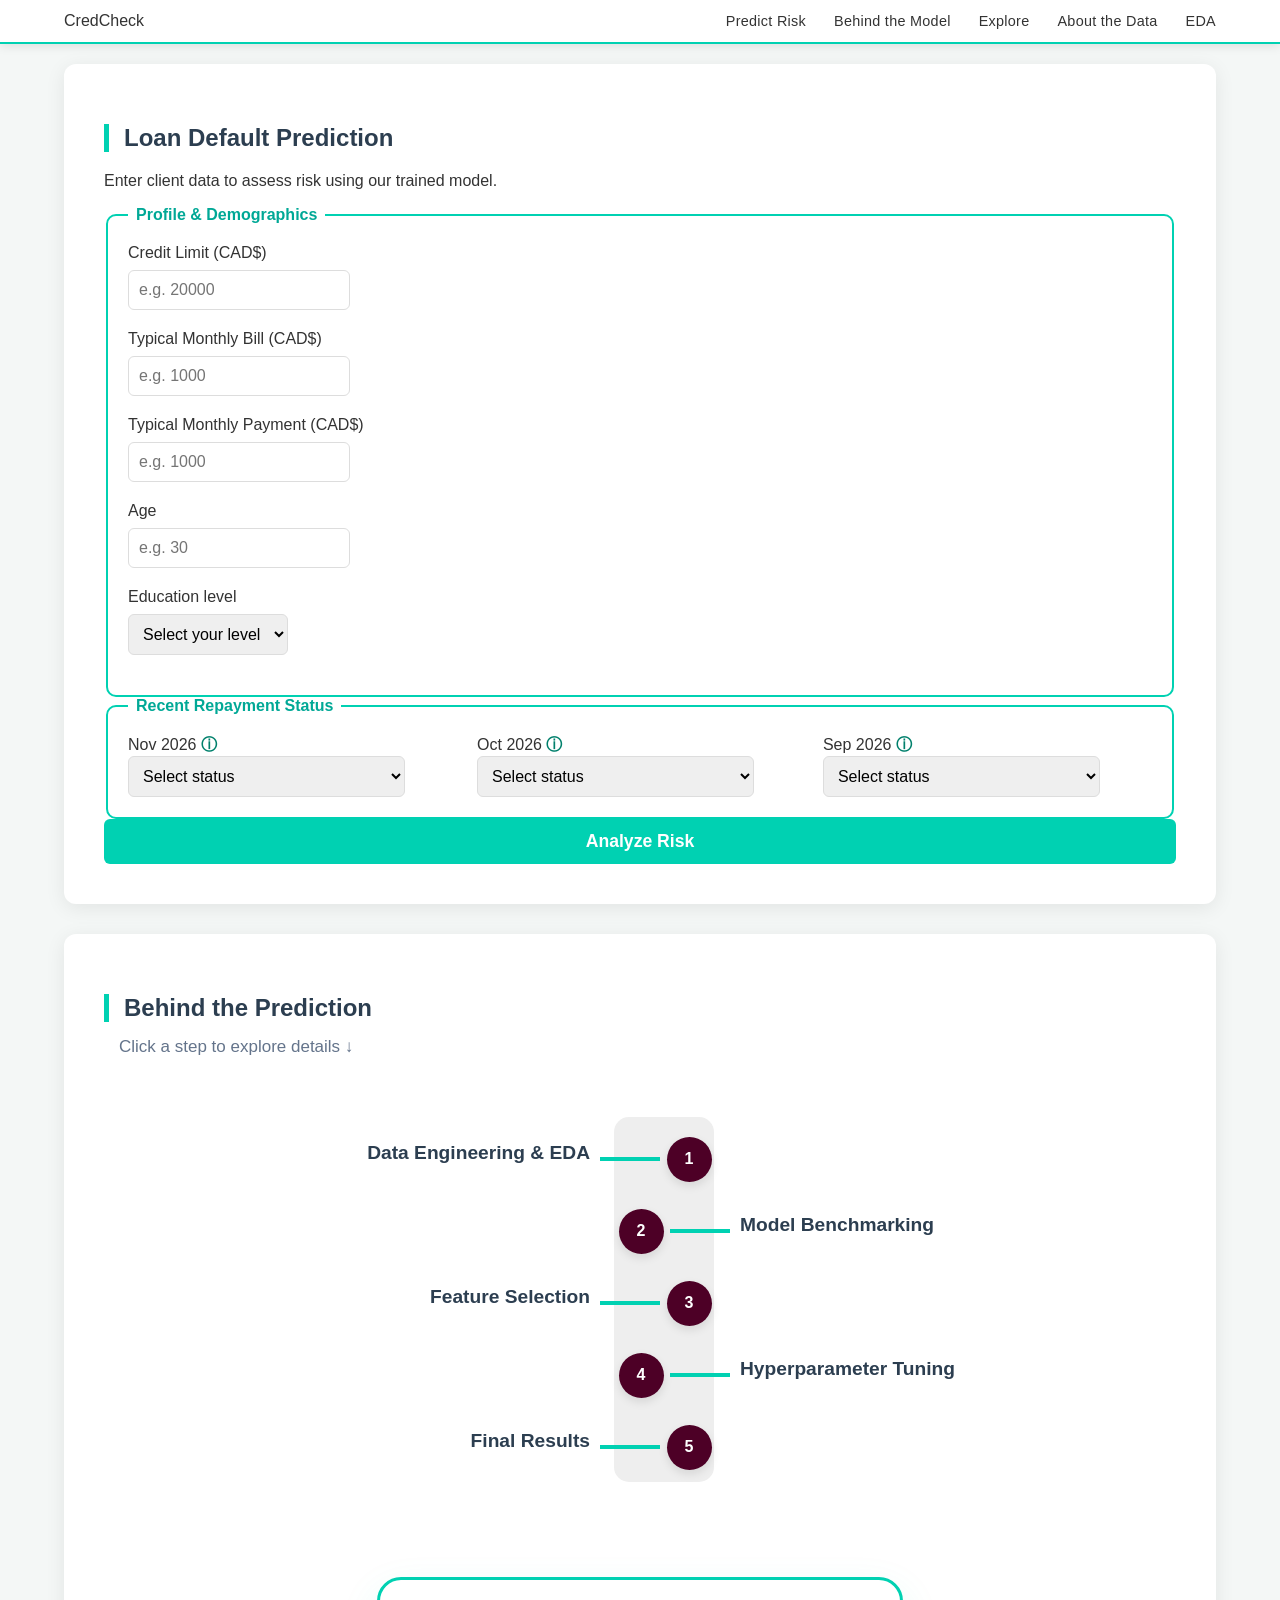
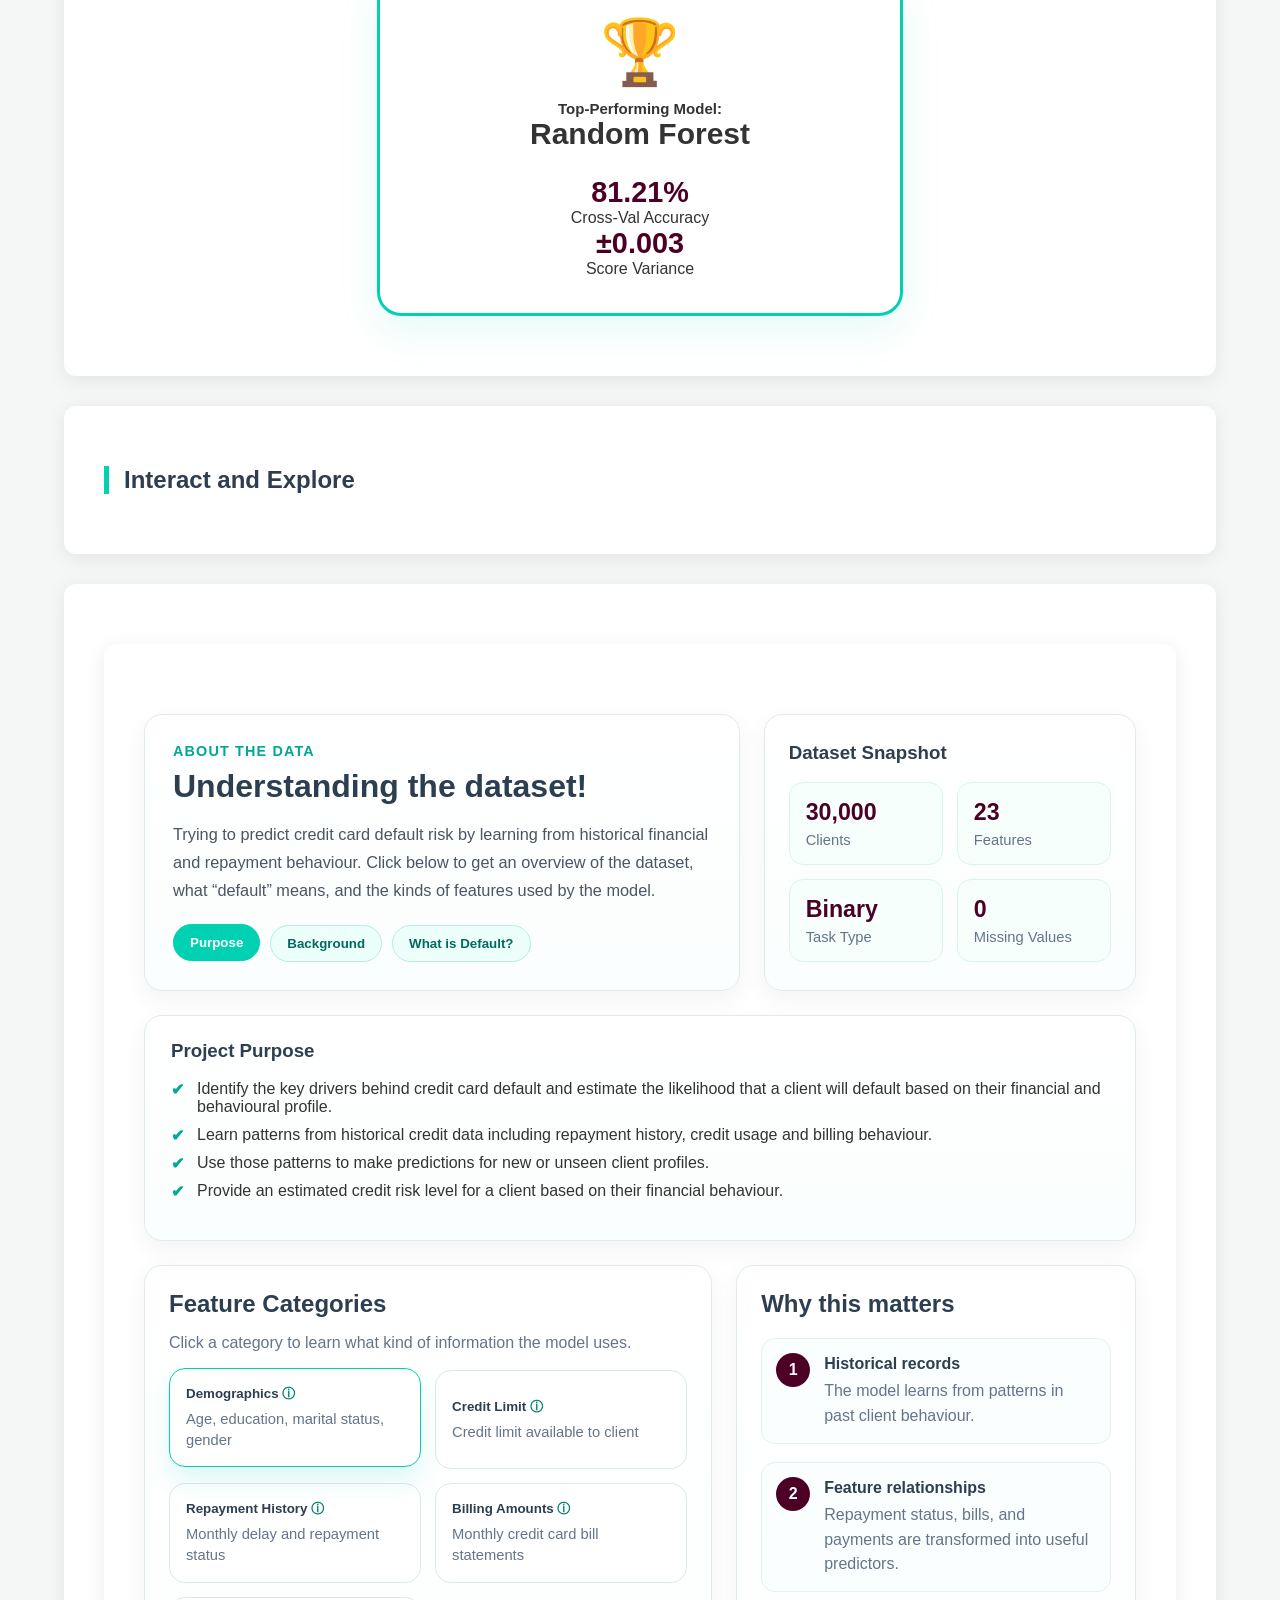
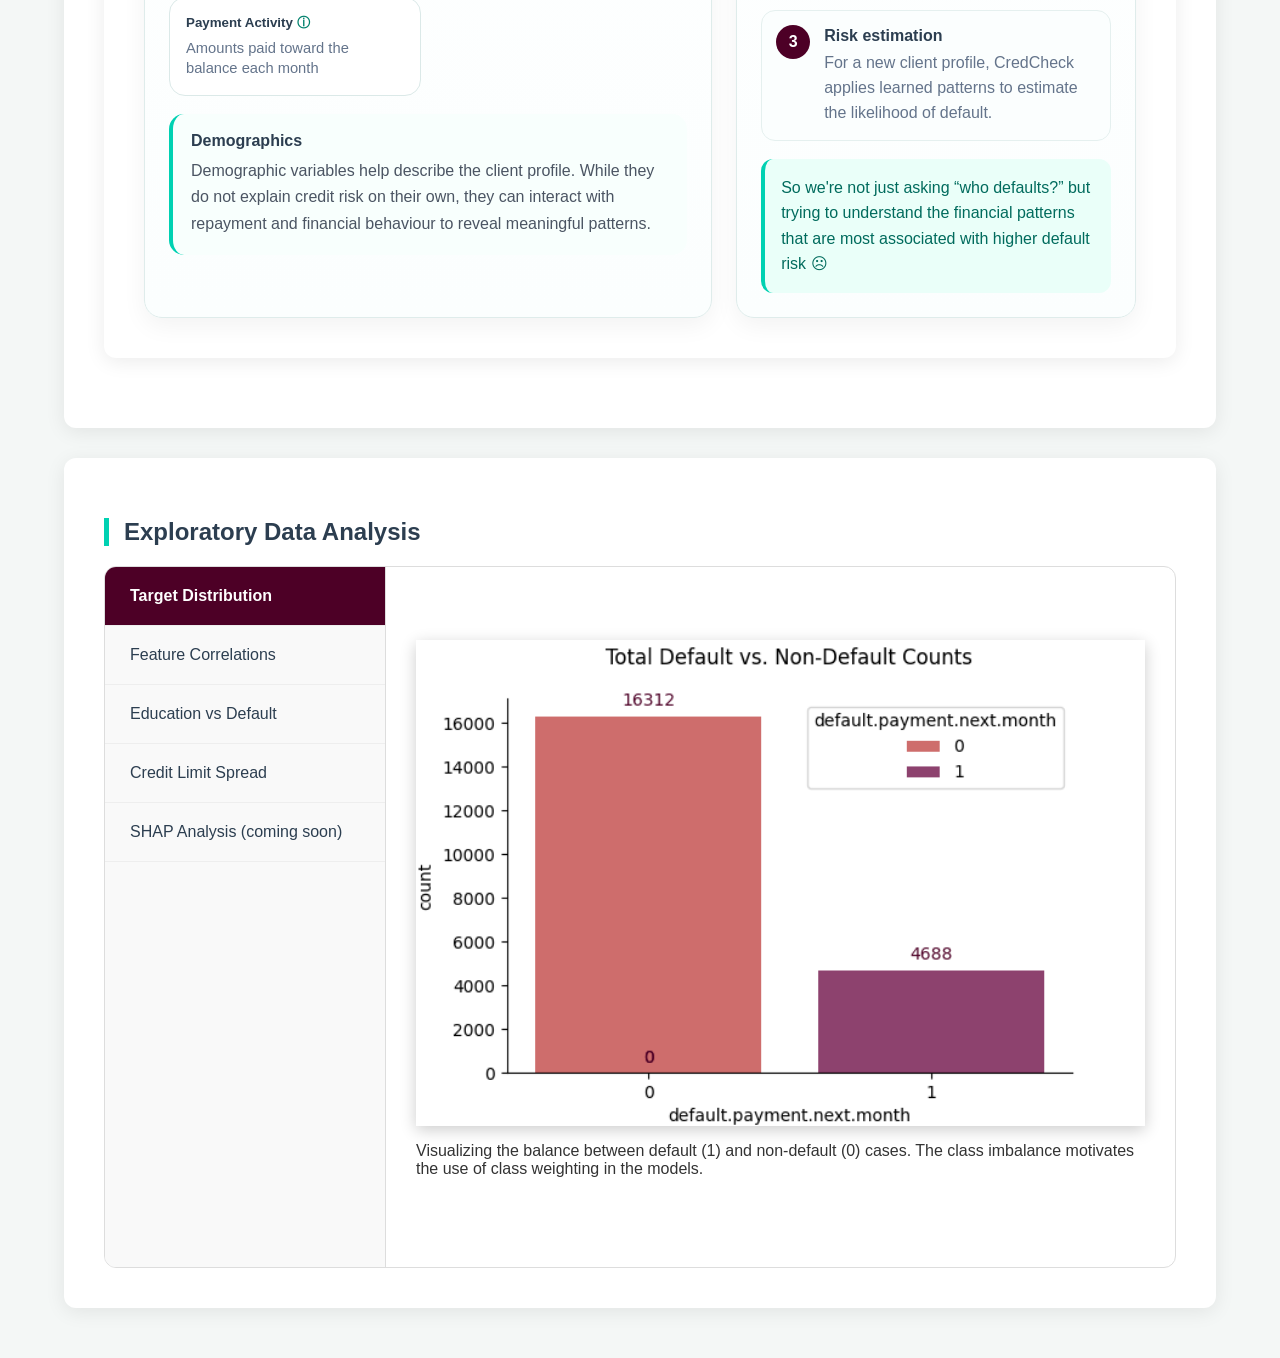
==== commit e4933131: "Improve form usability and clarity" ====
--- a/public/index.html
+++ b/public/index.html
@@ -65,48 +65,86 @@
             <legend>Recent Repayment Status</legend>
             <div class="input-row">
               <label>
-                Jan 2026
+                <span id="pay-label-0"></span>
                 <span class="tooltip-container">
                   <span class="info-icon">ⓘ</span>
                   <div class="tooltip-text">
-                    <strong>Repayment Codes:</strong><br>
-                    -1 = Paid on time<br>
-                    0 = Revolving credit<br>
-                    1 = 1 month delay<br>
-                    2+ = 2 to 8+ months delay
+                    <strong>What does this mean?</strong><br><br>
+                    This describes how payments were handled in recent months.<br><br>
+
+                    <strong>-1</strong>: Paid the full amount on time<br>
+                    <strong>0</strong>: Paid on time, but not the full amount<br>
+                    <strong>1+</strong>: Payment was late (number = months overdue)
                   </div>
                 </span>
-                <input name="PAY_0" type="number" placeholder="e.g. 0" required>
+                <select name="PAY_0" required>
+                  <option value="" disabled selected>Select status</option>
+                  <option value="-1">Paid on time (in full)</option>
+                  <option value="0">Paid on time (balance remaining)</option>
+                  <option value="1">1 month delay</option>
+                  <option value="2">2 months delay</option>
+                  <option value="3">3 months delay</option>
+                  <option value="4">4 months delay</option>
+                  <option value="5">5 months delay</option>
+                  <option value="6">6 months delay</option>
+                  <option value="7">7 months delay</option>
+                  <option value="8">8+ months delay</option>
+                </select>
               </label>
 
               <label>
-                Dec 2025
+                <span id="pay-label-2"></span>
                 <span class="tooltip-container">
                   <span class="info-icon">ⓘ</span>
                   <div class="tooltip-text">
-                    <strong>Repayment Codes:</strong><br>
-                    -1 = Paid on time<br>
-                    0 = Revolving credit<br>
-                    1 = 1 month delay<br>
-                    2+ = 2 to 8+ months delay
+                    <strong>What does this mean?</strong><br><br>
+                    This describes how payments were handled in recent months.<br><br>
+
+                    <strong>-1</strong>: Paid the full amount on time<br>
+                    <strong>0</strong>: Paid on time, but not the full amount<br>
+                    <strong>1+</strong>: Payment was late (number = months overdue)
                   </div>
                 </span>
-                <input name="PAY_2" type="number" placeholder="e.g. 0" required>
+                <select name="PAY_2" required>
+                  <option value="" disabled selected>Select status</option>
+                  <option value="-1">Paid on time (in full)</option>
+                  <option value="0">Paid on time (balance remaining)</option>
+                  <option value="2">2 months delay</option>
+                  <option value="3">3 months delay</option>
+                  <option value="4">4 months delay</option>
+                  <option value="5">5 months delay</option>
+                  <option value="6">6 months delay</option>
+                  <option value="7">7 months delay</option>
+                  <option value="8">8+ months delay</option>
+                </select>
               </label>
 
               <label>
-                Nov 2025
+                <span id="pay-label-3"></span>
                 <span class="tooltip-container">
                   <span class="info-icon">ⓘ</span>
                   <div class="tooltip-text">
-                    <strong>Repayment Codes:</strong><br>
-                    -1 = Paid on time<br>
-                    0 = Revolving credit<br>
-                    1 = 1 month delay<br>
-                    2+ = 2 to 8+ months delay
+                    <strong>What does this mean?</strong><br><br>
+                    This describes how payments were handled in recent months.<br><br>
+
+                    <strong>-1</strong>: Paid the full amount on time<br>
+                    <strong>0</strong>: Paid on time, but not the full amount<br>
+                    <strong>1+</strong>: Payment was late (number = months overdue)
                   </div>
                 </span>
-                <input name="PAY_3" type="number" placeholder="e.g. 0" required>
+                <select name="PAY_3" required>
+                  <option value="" disabled selected>Select status</option>
+                  <option value="-1">Paid on time (in full)</option>
+                  <option value="0">Paid on time (balance remaining)</option>
+                  <option value="1">1 month delay</option>
+                  <option value="2">2 months delay</option>
+                  <option value="3">3 months delay</option>
+                  <option value="4">4 months delay</option>
+                  <option value="5">5 months delay</option>
+                  <option value="6">6 months delay</option>
+                  <option value="7">7 months delay</option>
+                  <option value="8">8+ months delay</option>
+                </select>
               </label>
             </div>
           </fieldset>
@@ -128,6 +166,9 @@
 
     <section id="process" class="page">
       <h1>Behind the Prediction</h1>
+      <p style="color:#64748b; margin-top:-5px; margin-left: 15px; font-size: 17px;">
+        Click a step to explore details ↓
+      </p>
       <div class="pipeline-path">
 
         <div class="path-node" onclick="toggleStep('step-data')">
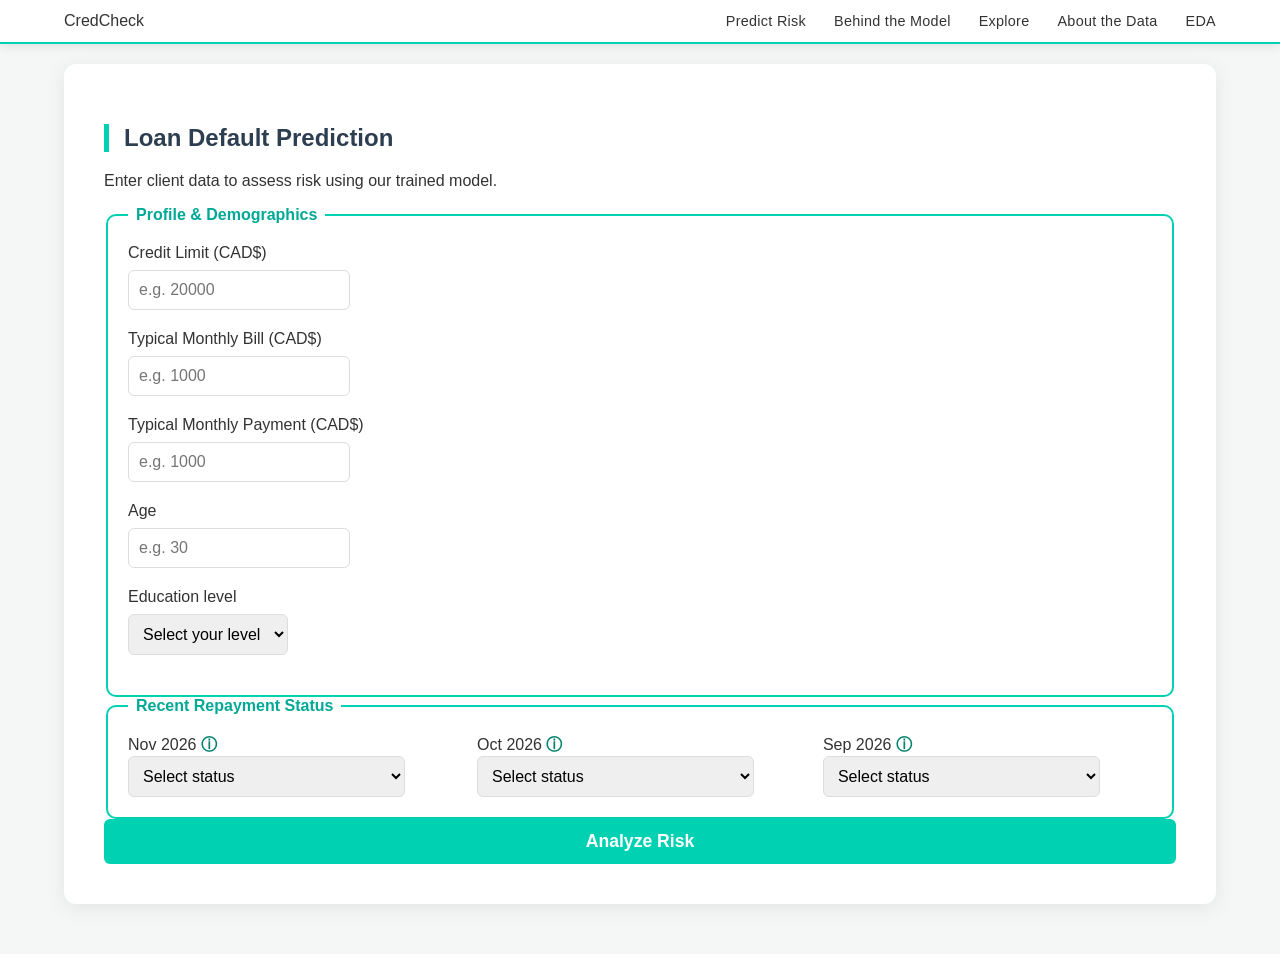
==== commit b3a39a34: "Refactor site into multiple pages" ====
--- a/public/index.html
+++ b/public/index.html
@@ -13,16 +13,15 @@
 <body>
 
   <nav class="navbar">
-    <div class="logo">CredCheck</div>
+    <a href="index.html" class="site-name">CredCheck</a>
     <ul class="nav-links">
-      <li><button onclick="showPage('predictor')">Predict Risk</button></li>
-      <li><button onclick="showPage('process')">Behind the Model</button></li>
-      <li><button onclick="showPage('visualizer')">Explore</button></li>
-      <li><button onclick="showPage('dataset')">About the Data</button></li>
-      <li><button onclick="showPage('eda')">EDA</button></li>
+      <li><a href="index.html">Predict Risk</a></li>
+      <li><a href="process.html">Behind the Model</a></li>
+      <li><a href="visualizer.html">Explore</a></li>
+      <li><a href="data-explorer.html">About the Data</a></li>
+      <li><a href="eda.html">EDA</a></li>
     </ul>
   </nav>
-
   <main class="container">
     <section id="predictor" class="page active">
       <h1>Loan Default Prediction</h1>
@@ -163,157 +162,6 @@
         </div>
       </div>
     </section>
-
-    <section id="process" class="page">
-      <h1>Behind the Prediction</h1>
-      <p style="color:#64748b; margin-top:-5px; margin-left: 15px; font-size: 17px;">
-        Click a step to explore details ↓
-      </p>
-      <div class="pipeline-path">
-
-        <div class="path-node" onclick="toggleStep('step-data')">
-          <div class="node-circle">1</div>
-          <div class="node-label">Data Engineering & EDA</div>
-          <div id="step-data" class="node-content">
-            <p>Before modeling, <strong>EDA</strong> and <strong>Feature Engineering</strong> was performed. This also
-              transformed raw financial records into features like <em>average utilization</em> and <em>payment
-                proportion</em>
-              ratios.</p>
-            <div class="mini-insight">
-              <strong>Transformation:</strong> Used <code>make_column_transformer</code> to scale numeric features and
-              encode categories, ensuring the model can generalize beyond the training examples.
-            </div>
-          </div>
-        </div>
-
-        <div class="path-node right" onclick="toggleStep('step-baseline')">
-          <div class="node-circle">2</div>
-          <div class="node-label">Model Benchmarking</div>
-          <div id="step-baseline" class="node-content">
-            <p>Established a DummyClassifier baseline to measure our performance. Then,
-              conducted a comparative analysis of <strong>Logistic Regression, SVC, Random Forest,</strong> and
-              <strong>KNN</strong>.
-            </p>
-            <div class="mini-insight">
-              <strong>Validation Strategy:</strong> Each model underwent <code>cross-validation</code>. Both
-              high <code>mean_test_score</code> and a low <code>std_test_score</code> were prioritized to ensure stable
-              performance across all folds.
-            </div>
-          </div>
-        </div>
-
-        <div class="path-node" onclick="toggleStep('step-selection')">
-          <div class="node-circle">3</div>
-          <div class="node-label">Feature Selection</div>
-          <div id="step-selection" class="node-content">
-            <p>To maximize efficiency, used <strong>Recursive Feature Elimination (RFE)</strong> to reduce noise.
-            <div class="mini-insight">
-              <strong>Note:</strong> The Logistic Regression model 70.89%
-              fell behind our 77.88% "best guess" baseline, suggesting
-              credit risk patterns here are too complex for a linear approach.
-            </div>
-          </div>
-
-        </div>
-
-        <div class="path-node right" onclick="toggleStep('step-tuning')">
-          <div class="node-circle">4</div>
-          <div class="node-label">Hyperparameter Tuning</div>
-          <div id="step-tuning" class="node-content">
-            <p>
-              Ran <strong>Hyperparameter Optimization</strong> (Grid and Random Search) to find the ideal settings
-              for the top-performing model.</p>
-            </p>
-          </div>
-        </div>
-
-        <div class="path-node" onclick="toggleStep('step-results')">
-          <div class="node-circle">5</div>
-          <div class="node-label">Final Results</div>
-          <div id="step-results" class="node-content">
-            <p>
-              The <strong>Random Forest</strong> proved most effective, reaching
-              <strong>81.21% accuracy</strong>. Used <strong>RFE</strong> to narrow
-              it down to the 23 most stable features.
-            </p>
-            <blockquote style="font-size: 0.8em; background: #eee; padding: 10px; border-radius: 10px;">
-              <strong>Latest Model Benchmarks:</strong><br>
-              • Random Forest: 0.8121<br>
-              • KNN: 0.7888<br>
-              • Dummy (Baseline): 0.7788<br>
-              • Logistic Regression: 0.7089
-            </blockquote>
-          </div>
-        </div>
-      </div>
-
-      </div>
-      <div class="model-medal">
-        <div class="medal-icon">🏆</div>
-        <h3 style="font-size:15px; margin: 0;">Top-Performing Model:</h3>
-        <h3 style="font-size:30px; margin: 0 0 25px 0;">Random Forest</h3>
-
-        <div class="metric-grid">
-          <div class="metric-item">
-            <span class="metric-value">81.21%</span>
-            <span class="metric-label">Cross-Val Accuracy</span>
-          </div>
-          <div class="metric-item">
-            <span class="metric-value">±0.003</span>
-            <span class="metric-label">Score Variance</span>
-          </div>
-        </div>
-      </div>
-    </section>
-
-
-    <section id="visualizer" class="page">
-      <h1>Interact and Explore</h1>
-      <div id="d3-container"></div>
-    </section>
-
-    <section id="dataset" class="page">
-      <div id="dataset-content"></div>
-    </section>
-
-    <section id="eda" class="page eda-section">
-      <h1>Exploratory Data Analysis</h1>
-      <div class="insight-container">
-        <div class="insight-menu">
-          <button class="menu-btn active" onclick="showChart('target')">Target Distribution</button>
-          <button class="menu-btn" onclick="showChart('correlation')">Feature Correlations</button>
-          <button class="menu-btn" onclick="showChart('education')">Education vs Default</button>
-          <button class="menu-btn" onclick="showChart('limit')">Credit Limit Spread</button>
-          <button class="menu-btn" onclick="showChart('')">SHAP Analysis (coming soon)</button>
-
-        </div>
-
-        <div class="insight-display">
-          <div id="target" class="charts active" style="display: block; opacity: 1;">
-            <img src="plots/target_distribution.png" alt="Target Distribution">
-            <p>Visualizing the balance between default (1) and non-default (0) cases. The class imbalance motivates the
-              use of class weighting in the models.</p>
-          </div>
-          <div id="correlation" class="charts">
-            <img src="plots/summary_heatmap.png" alt="Correlation Heatmap">
-            <p>How do credit limits and average bill amounts interact with default risk?</p>
-          </div>
-          <div id="education" class="charts">
-            <img src="plots/education_vs_target.png" alt="Education Analysis">
-            <p>Proportion of defaults across different education levels.</p>
-          </div>
-          <div id="limit" class="charts">
-            <img src="plots/limit_bal_boxplot.png" alt="Limit Balance Boxplot">
-            <p>Distribution of credit limits for each target class.</p>
-          </div>
-          <div id="limit" class="charts">
-            <img src="" alt="SHAP">
-            <p>SHAP</p>
-          </div>
-        </div>
-      </div>
-    </section>
-
   </main>
   <script src="visualizer.js"></script>
   <script src="app.js"></script>
--- a/public/style.css
+++ b/public/style.css
@@ -25,6 +25,12 @@
     box-shadow: 0 2px 10px rgba(0, 0, 0, 0.1);
 }
 
+.site-name {
+    text-decoration: none;
+    color: inherit;
+    cursor: pointer;
+}
+
 .nav-links {
     display: flex;
     list-style: none;
@@ -36,7 +42,10 @@
     margin-left: 28px;
 }
 
-.nav-links button {
+/* Make navbar links look like buttons */
+.nav-links a {
+    text-decoration: none;
+    display: inline-block;
     background: none;
     border: none;
     padding: 0;
@@ -47,7 +56,7 @@
     letter-spacing: 0.02em;
 }
 
-.nav-links button:hover {
+.nav-links a:hover {
     color: #0ea5a4;
 }
 
